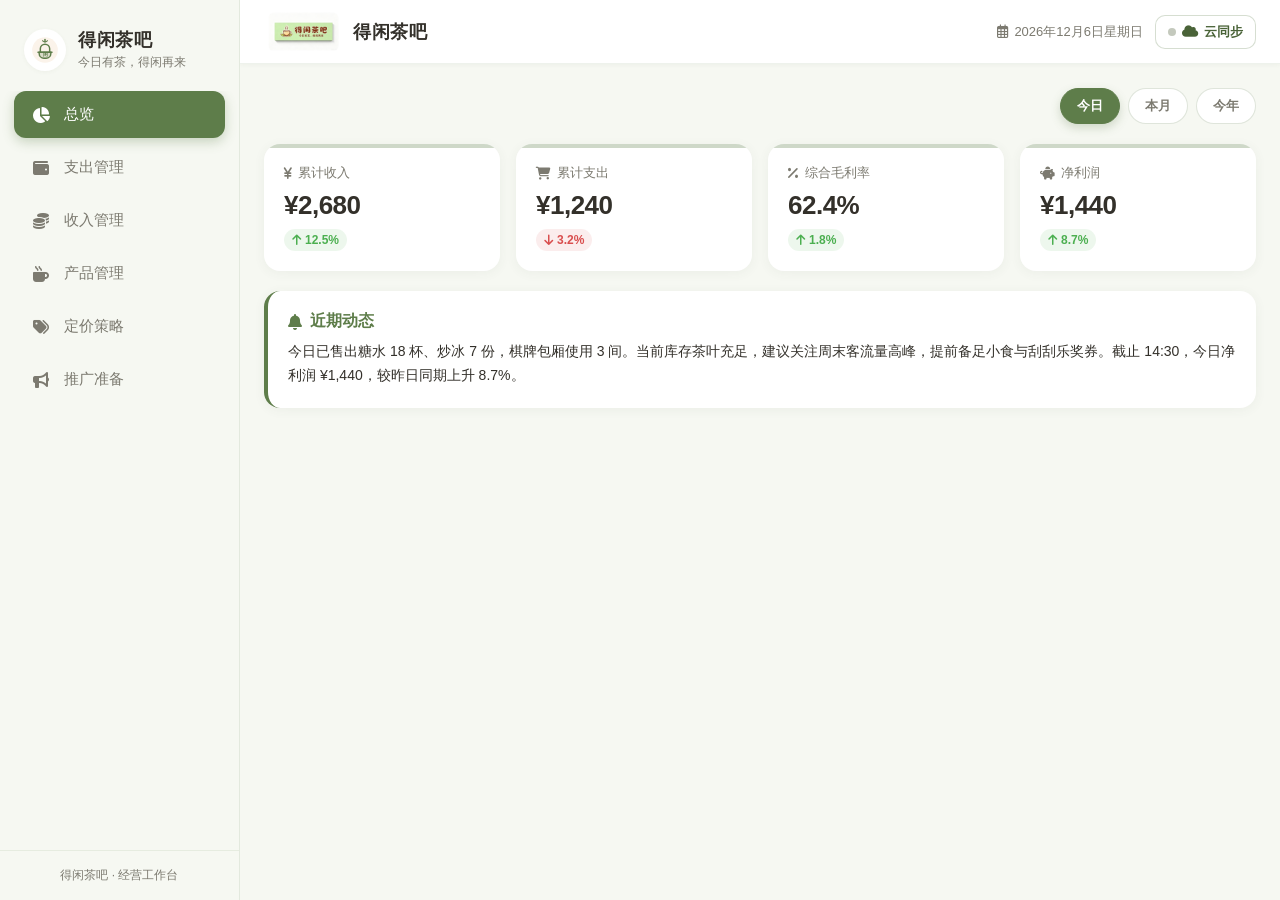
==== 得闲茶吧工作台.html @ 06834ec0 "Add files via upload" ====
<!DOCTYPE html>
<html lang="zh-CN">
<head>
  <meta charset="UTF-8" />
  <meta name="viewport" content="width=device-width, initial-scale=1.0, maximum-scale=1.0, user-scalable=no" />
  <title>得闲茶吧 · 经营工作台</title>
  <link rel="stylesheet" href="https://cdnjs.cloudflare.com/ajax/libs/font-awesome/6.4.2/css/all.min.css" />
  <style>
    :root {
      --primary: #5E7D4A;
      --primary-dark: #4A6338;
      --primary-light: #A7C491;
      --cream: #F6F8F2;
      --warm: #EDF1E8;
      --white: #FFFFFF;
      --text: #33302A;
      --text-secondary: #7C7A70;
      --danger: #D94E4E;
      --success: #4CAF50;
      --warning: #F5A623;
      --shadow: 0 2px 12px rgba(70, 90, 60, 0.06);
      --shadow-sm: 0 1px 4px rgba(70, 90, 60, 0.05);
      --radius: 16px;
      --radius-sm: 12px;
      --sidebar-width: 240px;
    }

    * {
      box-sizing: border-box;
      -webkit-tap-highlight-color: transparent;
    }

    html, body {
      margin: 0;
      padding: 0;
      height: 100%;
      font-family: Inter, -apple-system, BlinkMacSystemFont, "Segoe UI", Roboto, "Helvetica Neue", Arial, sans-serif;
      background: var(--cream);
      color: var(--text);
      overflow: hidden;
    }

    /* Layout */
    .app {
      display: flex;
      height: 100vh;
      width: 100vw;
    }

    /* Sidebar */
    .sidebar {
      width: var(--sidebar-width);
      background: var(--cream);
      border-right: 1px solid rgba(94, 125, 74, 0.12);
      display: flex;
      flex-direction: column;
      position: fixed;
      left: 0;
      top: 0;
      bottom: 0;
      z-index: 100;
      transition: transform 0.3s cubic-bezier(0.4, 0, 0.2, 1);
    }

    .sidebar-brand {
      padding: 28px 24px 20px;
      display: flex;
      align-items: center;
      gap: 12px;
    }

    .brand-logo {
      width: 42px;
      height: 42px;
      border-radius: 50%;
      background: var(--white);
      display: flex;
      align-items: center;
      justify-content: center;
      box-shadow: var(--shadow-sm);
      flex-shrink: 0;
    }

    .brand-logo svg {
      width: 28px;
      height: 28px;
    }

    .brand-text h1 {
      font-size: 18px;
      margin: 0;
      color: var(--text);
      font-weight: 700;
      letter-spacing: 0.5px;
    }

    .brand-text span {
      font-size: 12px;
      color: var(--text-secondary);
    }

    .nav-menu {
      flex: 1;
      padding: 0 14px;
      overflow-y: auto;
    }

    .nav-item {
      display: flex;
      align-items: center;
      gap: 12px;
      padding: 14px 16px;
      margin-bottom: 6px;
      border-radius: var(--radius-sm);
      cursor: pointer;
      color: var(--text-secondary);
      transition: all 0.2s ease;
      font-weight: 500;
      font-size: 15px;
    }

    .nav-item:hover {
      background: rgba(94, 125, 74, 0.08);
      color: var(--primary);
    }

    .nav-item.active {
      background: var(--primary);
      color: var(--white);
      box-shadow: 0 4px 12px rgba(94, 125, 74, 0.3);
    }

    .nav-item i {
      width: 22px;
      text-align: center;
      font-size: 16px;
    }

    .sidebar-footer {
      padding: 16px 24px;
      font-size: 12px;
      color: var(--text-secondary);
      text-align: center;
      border-top: 1px solid rgba(94, 125, 74, 0.1);
    }

    /* Overlay */
    .overlay {
      position: fixed;
      inset: 0;
      background: rgba(61, 46, 34, 0.45);
      backdrop-filter: blur(2px);
      z-index: 90;
      opacity: 0;
      visibility: hidden;
      transition: all 0.3s ease;
    }

    .overlay.show {
      opacity: 1;
      visibility: visible;
    }

    /* Main */
    .main {
      flex: 1;
      margin-left: var(--sidebar-width);
      display: flex;
      flex-direction: column;
      min-width: 0;
      background: var(--cream);
    }

    /* Header */
    .header {
      height: 64px;
      background: var(--white);
      border-bottom: 1px solid rgba(94, 125, 74, 0.1);
      display: flex;
      align-items: center;
      justify-content: space-between;
      padding: 0 24px;
      position: sticky;
      top: 0;
      z-index: 50;
      box-shadow: var(--shadow-sm);
    }

    .header-left {
      display: flex;
      align-items: center;
      gap: 14px;
    }

    .menu-toggle {
      display: none;
      width: 40px;
      height: 40px;
      border-radius: 10px;
      border: none;
      background: var(--cream);
      color: var(--primary);
      font-size: 18px;
      cursor: pointer;
      align-items: center;
      justify-content: center;
      transition: transform 0.15s ease;
    }

    .menu-toggle:active {
      transform: scale(0.92);
    }

    .header-logo {
      width: 38px;
      height: 38px;
      border-radius: 50%;
      background: var(--cream);
      display: flex;
      align-items: center;
      justify-content: center;
      box-shadow: var(--shadow-sm);
    }

    .header-logo svg {
      width: 24px;
      height: 24px;
    }

    .header-title {
      font-size: 18px;
      font-weight: 700;
      color: var(--text);
      letter-spacing: 0.5px;
    }

    .header-logo-img {
      height: 40px;
      width: auto;
      border-radius: 8px;
      object-fit: contain;
    }

    .header-right {
      display: flex;
      align-items: center;
      gap: 12px;
    }

    .header-date {
      font-size: 13px;
      color: var(--text-secondary);
      display: flex;
      align-items: center;
      gap: 6px;
    }

    .sync-btn {
      display: inline-flex;
      align-items: center;
      gap: 6px;
      padding: 7px 12px;
      border: 1px solid rgba(94, 125, 74, 0.25);
      background: var(--white);
      color: var(--primary-dark);
      border-radius: 10px;
      font-size: 13px;
      font-weight: 600;
      cursor: pointer;
      transition: transform 0.12s ease, background 0.15s ease, box-shadow 0.15s ease;
      -webkit-tap-highlight-color: transparent;
    }

    .sync-btn:active {
      transform: scale(0.94);
      background: var(--warm);
    }

    .sync-dot {
      width: 8px;
      height: 8px;
      border-radius: 50%;
      background: #c4c9bd;
      flex: none;
    }

    .sync-dot.ok {
      background: #4A8A3A;
    }

    .sync-dot.err {
      background: #C0392B;
    }

    .sync-dot.busy {
      background: #E0A93A;
      animation: pulse 1s infinite;
    }

    @keyframes pulse {
      0%, 100% { opacity: 1; }
      50% { opacity: 0.3; }
    }

    .sync-hint {
      font-size: 12px;
      color: var(--text-secondary);
      margin-top: 6px;
      line-height: 1.5;
    }

    .sync-status-line {
      font-size: 12.5px;
      margin-top: 10px;
      padding: 8px 10px;
      border-radius: 8px;
      background: var(--warm);
      color: var(--text-secondary);
    }

    .toggle-row {
      display: flex;
      align-items: center;
      justify-content: space-between;
      gap: 12px;
      margin-top: 14px;
    }

    .switch {
      position: relative;
      width: 46px;
      height: 26px;
      flex: none;
    }

    .switch input {
      opacity: 0;
      width: 0;
      height: 0;
    }

    .slider {
      position: absolute;
      inset: 0;
      background: #cfd6c6;
      border-radius: 26px;
      transition: 0.2s;
      cursor: pointer;
    }

    .slider::before {
      content: "";
      position: absolute;
      height: 20px;
      width: 20px;
      left: 3px;
      top: 3px;
      background: #fff;
      border-radius: 50%;
      transition: 0.2s;
      box-shadow: 0 1px 3px rgba(0,0,0,0.2);
    }

    .switch input:checked + .slider {
      background: var(--primary);
    }

    .switch input:checked + .slider::before {
      transform: translateX(20px);
    }

    .sync-actions {
      display: flex;
      gap: 10px;
      margin-top: 16px;
    }

    .sync-actions .btn {
      flex: 1;
    }

    .backup-row {
      display: flex;
      gap: 10px;
      margin-top: 14px;
    }

    .backup-row .btn {
      flex: 1;
    }

    .hidden-file {
      display: none;
    }

    .file-warning {
      display: none;
      background: #FFF3E0;
      color: #7A4A1A;
      padding: 10px 18px;
      font-size: 13px;
      line-height: 1.55;
      border-bottom: 1px solid rgba(160, 120, 70, 0.15);
    }

    .file-warning.show {
      display: block;
    }

    .file-warning strong {
      color: #C0392B;
    }

    @media (max-width: 768px) {
      .header-date { display: none; }
    }

    /* Content */
    .content {
      flex: 1;
      overflow-y: auto;
      padding: 24px;
      -webkit-overflow-scrolling: touch;
    }

    .page {
      display: none;
      animation: fadeIn 0.25s ease;
    }

    .page.active {
      display: block;
    }

    @keyframes fadeIn {
      from { opacity: 0; transform: translateY(8px); }
      to { opacity: 1; transform: translateY(0); }
    }

    .page-title {
      font-size: 22px;
      font-weight: 700;
      margin: 0;
      color: var(--text);
    }

    .page-head {
      display: flex;
      align-items: center;
      justify-content: space-between;
      gap: 12px;
      margin-bottom: 20px;
      flex-wrap: wrap;
    }

    /* Cards */
    .card {
      background: var(--white);
      border-radius: var(--radius);
      box-shadow: var(--shadow);
      padding: 20px;
      margin-bottom: 20px;
    }

    .card-header {
      display: flex;
      align-items: center;
      justify-content: space-between;
      margin-bottom: 16px;
    }

    .card-title {
      font-size: 16px;
      font-weight: 700;
      color: var(--text);
      margin: 0;
    }

    .card-subtitle {
      font-size: 13px;
      color: var(--text-secondary);
      margin-top: 4px;
    }

    /* Buttons */
    .btn {
      display: inline-flex;
      align-items: center;
      justify-content: center;
      gap: 6px;
      padding: 10px 16px;
      border-radius: 10px;
      border: none;
      font-size: 14px;
      font-weight: 600;
      cursor: pointer;
      transition: all 0.15s ease;
      font-family: inherit;
    }

    .btn:active {
      transform: scale(0.96);
    }

    .btn-primary {
      background: var(--primary);
      color: var(--white);
      box-shadow: 0 4px 12px rgba(94, 125, 74, 0.28);
    }

    .btn-primary:hover {
      background: var(--primary-dark);
    }

    .btn-secondary {
      background: var(--cream);
      color: var(--primary);
    }

    .btn-secondary:hover {
      background: var(--warm);
    }

    .btn-danger {
      background: rgba(217, 78, 78, 0.1);
      color: var(--danger);
    }

    .btn-danger:hover {
      background: rgba(217, 78, 78, 0.18);
    }

    .btn-sm {
      padding: 6px 12px;
      font-size: 13px;
      border-radius: 8px;
    }

    .btn-icon {
      width: 34px;
      height: 34px;
      padding: 0;
      border-radius: 8px;
    }

    /* Stats grid */
    .stats-grid {
      display: grid;
      grid-template-columns: repeat(4, 1fr);
      gap: 16px;
      margin-bottom: 20px;
    }

    .stat-card {
      background: var(--white);
      border-radius: var(--radius);
      padding: 20px;
      box-shadow: var(--shadow);
      position: relative;
      overflow: hidden;
    }

    .stat-card::before {
      content: '';
      position: absolute;
      top: 0;
      left: 0;
      right: 0;
      height: 4px;
      background: var(--primary);
      opacity: 0.3;
    }

    .stat-label {
      font-size: 13px;
      color: var(--text-secondary);
      margin-bottom: 8px;
      display: flex;
      align-items: center;
      gap: 6px;
    }

    .stat-value {
      font-size: 26px;
      font-weight: 700;
      color: var(--text);
      margin-bottom: 8px;
      letter-spacing: -0.5px;
    }

    .stat-trend {
      display: inline-flex;
      align-items: center;
      gap: 4px;
      font-size: 12px;
      font-weight: 600;
      padding: 4px 8px;
      border-radius: 20px;
      background: rgba(76, 175, 80, 0.1);
      color: var(--success);
    }

    .stat-trend.down {
      background: rgba(217, 78, 78, 0.1);
      color: var(--danger);
    }

    /* Filter tabs */
    .filter-tabs {
      display: flex;
      gap: 8px;
      margin-bottom: 20px;
      justify-content: flex-end;
    }

    .filter-tab {
      padding: 8px 16px;
      border-radius: 20px;
      border: 1px solid rgba(94, 125, 74, 0.2);
      background: var(--white);
      color: var(--text-secondary);
      font-size: 13px;
      font-weight: 600;
      cursor: pointer;
      transition: all 0.15s ease;
    }

    .filter-tab:hover {
      border-color: var(--primary);
      color: var(--primary);
    }

    .filter-tab.active {
      background: var(--primary);
      color: var(--white);
      border-color: var(--primary);
      box-shadow: 0 4px 10px rgba(94, 125, 74, 0.25);
    }

    /* Activity */
    .activity-card {
      background: var(--white);
      border-left: 4px solid var(--primary);
    }

    .activity-title {
      display: flex;
      align-items: center;
      gap: 8px;
      font-weight: 700;
      color: var(--primary);
      margin-bottom: 8px;
    }

    .activity-text {
      font-size: 14px;
      line-height: 1.7;
      color: var(--text);
    }

    /* Lists */
    .section-block {
      margin-bottom: 28px;
    }

    .section-header {
      display: flex;
      align-items: center;
      justify-content: space-between;
      margin-bottom: 14px;
      flex-wrap: wrap;
      gap: 10px;
    }

    .section-title-group {
      display: flex;
      align-items: center;
      gap: 12px;
    }

    .section-title {
      font-size: 17px;
      font-weight: 700;
      color: var(--text);
      margin: 0;
    }

    .section-total {
      font-size: 15px;
      font-weight: 700;
      color: var(--primary);
      background: rgba(94, 125, 74, 0.1);
      padding: 8px 14px;
      border-radius: 20px;
    }

    .list {
      background: var(--white);
      border-radius: var(--radius);
      box-shadow: var(--shadow);
      overflow: hidden;
    }

    .list-item {
      display: flex;
      align-items: center;
      justify-content: space-between;
      padding: 16px 20px;
      border-bottom: 1px solid rgba(94, 125, 74, 0.08);
      transition: background 0.15s ease;
    }

    .list-item:last-child {
      border-bottom: none;
    }

    .list-item:hover {
      background: rgba(94, 125, 74, 0.03);
    }

    .item-info {
      flex: 1;
      min-width: 0;
    }

    .item-name {
      font-size: 15px;
      font-weight: 600;
      color: var(--text);
      margin-bottom: 4px;
    }

    .item-desc {
      font-size: 13px;
      color: var(--text-secondary);
    }

    .item-meta {
      display: flex;
      align-items: center;
      gap: 16px;
    }

    .item-amount {
      font-size: 16px;
      font-weight: 700;
      font-variant-numeric: tabular-nums;
    }

    .item-amount.negative {
      color: var(--danger);
    }

    .item-amount.positive {
      color: var(--success);
    }

    .item-actions {
      display: flex;
      gap: 8px;
    }

    .empty-state {
      padding: 40px 20px;
      text-align: center;
      color: var(--text-secondary);
    }

    .empty-state i {
      font-size: 40px;
      margin-bottom: 12px;
      color: rgba(94, 125, 74, 0.3);
    }

    /* Tags */
    .tag {
      display: inline-flex;
      align-items: center;
      padding: 4px 10px;
      border-radius: 20px;
      font-size: 12px;
      font-weight: 700;
    }

    .tag-success {
      background: rgba(76, 175, 80, 0.12);
      color: #2E7D32;
    }

    .tag-warning {
      background: rgba(245, 166, 35, 0.12);
      color: #C77900;
    }

    .tag-danger {
      background: rgba(217, 78, 78, 0.12);
      color: #B71C1C;
    }

    .tag-info {
      background: rgba(94, 125, 74, 0.12);
      color: var(--primary-dark);
    }

    /* Product list */
    .product-grid {
      display: grid;
      grid-template-columns: repeat(2, 1fr);
      gap: 16px;
    }

    .product-card {
      background: var(--white);
      border-radius: var(--radius);
      padding: 18px;
      box-shadow: var(--shadow);
      display: flex;
      flex-direction: column;
      gap: 10px;
    }

    .product-top {
      display: flex;
      align-items: flex-start;
      justify-content: space-between;
    }

    .product-name {
      font-size: 16px;
      font-weight: 700;
      color: var(--text);
    }

    .product-category {
      font-size: 12px;
      color: var(--text-secondary);
      margin-top: 2px;
    }

    .product-price {
      font-size: 18px;
      font-weight: 700;
      color: var(--primary);
    }

    /* Promotion list */
    .promo-item {
      display: flex;
      align-items: flex-start;
      gap: 14px;
      padding: 16px 20px;
      border-bottom: 1px solid rgba(94, 125, 74, 0.08);
    }

    .promo-icon {
      width: 44px;
      height: 44px;
      border-radius: 12px;
      background: var(--cream);
      color: var(--primary);
      display: flex;
      align-items: center;
      justify-content: center;
      font-size: 18px;
      flex-shrink: 0;
    }

    .promo-content {
      flex: 1;
    }

    .promo-title {
      font-size: 15px;
      font-weight: 700;
      color: var(--text);
      margin-bottom: 4px;
    }

    .promo-desc {
      font-size: 13px;
      color: var(--text-secondary);
      line-height: 1.5;
    }

    /* Modal */
    .modal-overlay {
      position: fixed;
      inset: 0;
      background: rgba(61, 46, 34, 0.55);
      backdrop-filter: blur(3px);
      z-index: 200;
      display: flex;
      align-items: center;
      justify-content: center;
      padding: 20px;
      opacity: 0;
      visibility: hidden;
      transition: all 0.2s ease;
    }

    .modal-overlay.show {
      opacity: 1;
      visibility: visible;
    }

    .modal {
      background: var(--white);
      border-radius: var(--radius);
      width: 100%;
      max-width: 460px;
      box-shadow: 0 20px 50px rgba(61, 46, 34, 0.2);
      transform: scale(0.95);
      transition: transform 0.2s ease;
      overflow: hidden;
    }

    .modal-overlay.show .modal {
      transform: scale(1);
    }

    .modal-header {
      padding: 20px 24px;
      border-bottom: 1px solid rgba(94, 125, 74, 0.1);
      display: flex;
      align-items: center;
      justify-content: space-between;
    }

    .modal-title {
      font-size: 18px;
      font-weight: 700;
      color: var(--text);
      margin: 0;
    }

    .modal-close {
      width: 32px;
      height: 32px;
      border-radius: 8px;
      border: none;
      background: var(--cream);
      color: var(--text-secondary);
      cursor: pointer;
      display: flex;
      align-items: center;
      justify-content: center;
      transition: all 0.15s ease;
    }

    .modal-close:hover {
      background: var(--warm);
      color: var(--text);
    }

    .modal-body {
      padding: 24px;
    }

    .form-group {
      margin-bottom: 18px;
    }

    .form-label {
      display: block;
      font-size: 13px;
      font-weight: 600;
      color: var(--text);
      margin-bottom: 8px;
    }

    .form-input {
      width: 100%;
      padding: 12px 14px;
      border: 1px solid rgba(94, 125, 74, 0.2);
      border-radius: 10px;
      font-size: 15px;
      font-family: inherit;
      color: var(--text);
      background: var(--white);
      transition: all 0.15s ease;
    }

    .form-input:focus {
      outline: none;
      border-color: var(--primary);
      box-shadow: 0 0 0 3px rgba(94, 125, 74, 0.12);
    }

    .form-input::placeholder {
      color: #B8A99A;
    }

    .modal-footer {
      padding: 16px 24px 24px;
      display: flex;
      justify-content: flex-end;
      gap: 10px;
    }

    /* Confirm dialog */
    .confirm-text {
      font-size: 14px;
      color: var(--text-secondary);
      line-height: 1.6;
      margin-top: 8px;
    }

    /* Toast */
    .toast {
      position: fixed;
      bottom: 24px;
      left: 50%;
      transform: translateX(-50%) translateY(80px);
      background: var(--text);
      color: var(--white);
      padding: 12px 20px;
      border-radius: 10px;
      font-size: 14px;
      font-weight: 500;
      z-index: 300;
      box-shadow: 0 8px 24px rgba(61, 46, 34, 0.2);
      opacity: 0;
      transition: all 0.3s ease;
      pointer-events: none;
      white-space: nowrap;
    }

    .toast.show {
      opacity: 1;
      transform: translateX(-50%) translateY(0);
    }

    /* Mobile */
    @media (max-width: 1024px) {
      .stats-grid {
        grid-template-columns: repeat(2, 1fr);
      }
    }

    @media (max-width: 768px) {
      :root {
        --sidebar-width: 280px;
      }

      .sidebar {
        transform: translateX(-100%);
      }

      .sidebar.show {
        transform: translateX(0);
      }

      .main {
        margin-left: 0;
      }

      .menu-toggle {
        display: flex;
      }

      .header {
        padding: 0 16px;
      }

      .header-title {
        display: none;
      }

      .header-logo-img {
        height: 34px;
      }

      .content {
        padding: 16px;
      }

      .stats-grid {
        grid-template-columns: repeat(2, 1fr);
        gap: 12px;
      }

      .stat-card {
        padding: 16px;
      }

      .stat-value {
        font-size: 20px;
      }

      .filter-tabs {
        justify-content: flex-start;
        margin-bottom: 16px;
      }

      .section-header {
        flex-direction: column;
        align-items: flex-start;
      }

      .product-grid {
        grid-template-columns: 1fr;
      }

      .list-item {
        flex-direction: column;
        align-items: flex-start;
        gap: 12px;
      }

      .item-meta {
        width: 100%;
        justify-content: space-between;
      }
    }

    @media (max-width: 480px) {
      .stats-grid {
        grid-template-columns: 1fr;
      }

      .modal-footer {
        flex-direction: column;
      }

      .modal-footer .btn {
        width: 100%;
      }
    }
  </style>
</head>
<body>
  <div class="app">
    <!-- Sidebar -->
    <aside class="sidebar" id="sidebar">
      <div class="sidebar-brand">
        <div class="brand-logo">
          <svg viewBox="0 0 48 48" fill="none" xmlns="http://www.w3.org/2000/svg">
            <circle cx="24" cy="24" r="22" fill="#FBF3EA"/>
            <path d="M14 30C14 34.4183 17.5817 38 22 38H26C30.4183 38 34 34.4183 34 30V28H14V30Z" fill="#5E7D4A" fill-opacity="0.2"/>
            <path d="M14 28H34V30C34 34.4183 30.4183 38 26 38H22C17.5817 38 14 34.4183 14 30V28Z" stroke="#5E7D4A" stroke-width="2.5" stroke-linejoin="round"/>
            <path d="M12 28H36" stroke="#5E7D4A" stroke-width="2.5" stroke-linecap="round"/>
            <path d="M16 28V22C16 17.5817 19.5817 14 24 14C28.4183 14 32 17.5817 32 22V28" stroke="#5E7D4A" stroke-width="2.5" stroke-linecap="round" stroke-linejoin="round"/>
            <path d="M24 10V6" stroke="#5E7D4A" stroke-width="2.5" stroke-linecap="round"/>
            <path d="M20 8C20 8 21 10 24 10C27 10 28 8 28 8" stroke="#5E7D4A" stroke-width="2" stroke-linecap="round"/>
            <text x="24" y="34" text-anchor="middle" font-size="8" font-weight="700" fill="#5E7D4A" font-family="Inter, sans-serif">闲</text>
          </svg>
        </div>
        <div class="brand-text">
          <h1>得闲茶吧</h1>
          <span>今日有茶，得闲再来</span>
        </div>
      </div>
      <nav class="nav-menu">
        <div class="nav-item active" data-page="overview">
          <i class="fas fa-chart-pie"></i>
          <span>总览</span>
        </div>
        <div class="nav-item" data-page="expenses">
          <i class="fas fa-wallet"></i>
          <span>支出管理</span>
        </div>
        <div class="nav-item" data-page="income">
          <i class="fas fa-coins"></i>
          <span>收入管理</span>
        </div>
        <div class="nav-item" data-page="products">
          <i class="fas fa-mug-hot"></i>
          <span>产品管理</span>
        </div>
        <div class="nav-item" data-page="pricing">
          <i class="fas fa-tags"></i>
          <span>定价策略</span>
        </div>
        <div class="nav-item" data-page="marketing">
          <i class="fas fa-bullhorn"></i>
          <span>推广准备</span>
        </div>
      </nav>
      <div class="sidebar-footer">
        得闲茶吧 · 经营工作台
      </div>
    </aside>

    <!-- Overlay -->
    <div class="overlay" id="overlay"></div>

    <!-- Main -->
    <main class="main">
      <!-- Header -->
      <header class="header">
        <div class="header-left">
          <button class="menu-toggle" id="menuToggle" aria-label="打开菜单">
            <i class="fas fa-bars"></i>
          </button>
          <img src="[data-uri]" alt="得闲茶吧" class="header-logo-img" style="margin-left: 4px;" />
          <span class="header-title">得闲茶吧</span>
        </div>
        <div class="header-right">
          <div class="header-date">
            <i class="far fa-calendar-alt"></i>
            <span id="currentDate"></span>
          </div>
          <button class="sync-btn" id="syncBtn" onclick="openSyncModal()" title="云同步设置">
            <span class="sync-dot" id="syncDot"></span>
            <i class="fas fa-cloud"></i>
            <span id="syncBtnText">云同步</span>
          </button>
        </div>
      </header>

      <div class="file-warning" id="fileWarning">
        <i class="fas fa-exclamation-triangle"></i> <strong>本地文件打开</strong>：云同步需要在 http/https 网页中运行。请点右上角「☁ 云同步」查看 3 种解决方案。
      </div>

      <!-- Content -->
      <div class="content">
        <!-- 总览 -->
        <div class="page active" id="page-overview">
          <div class="filter-tabs">
            <button class="filter-tab active" data-period="today">今日</button>
            <button class="filter-tab" data-period="month">本月</button>
            <button class="filter-tab" data-period="year">今年</button>
          </div>
          <div class="stats-grid" id="overviewStats">
            <div class="stat-card">
              <div class="stat-label"><i class="fas fa-yen-sign"></i> 累计收入</div>
              <div class="stat-value" id="stat-income">¥2,680</div>
              <div class="stat-trend"><i class="fas fa-arrow-up"></i> 12.5%</div>
            </div>
            <div class="stat-card">
              <div class="stat-label"><i class="fas fa-shopping-cart"></i> 累计支出</div>
              <div class="stat-value" id="stat-expense">¥1,240</div>
              <div class="stat-trend down"><i class="fas fa-arrow-down"></i> 3.2%</div>
            </div>
            <div class="stat-card">
              <div class="stat-label"><i class="fas fa-percentage"></i> 综合毛利率</div>
              <div class="stat-value" id="stat-margin">62.4%</div>
              <div class="stat-trend"><i class="fas fa-arrow-up"></i> 1.8%</div>
            </div>
            <div class="stat-card">
              <div class="stat-label"><i class="fas fa-piggy-bank"></i> 净利润</div>
              <div class="stat-value" id="stat-profit">¥1,440</div>
              <div class="stat-trend"><i class="fas fa-arrow-up"></i> 8.7%</div>
            </div>
          </div>
          <div class="card activity-card">
            <div class="activity-title"><i class="fas fa-bell"></i> 近期动态</div>
            <div class="activity-text" id="activityText">
              今日已售出糖水 18 杯、炒冰 7 份，棋牌包厢使用 3 间。当前库存茶叶充足，建议关注周末客流量高峰，提前备足小食与刮刮乐奖券。截止 14:30，今日净利润 ¥1,440，较昨日同期上升 8.7%。
            </div>
          </div>
        </div>

        <!-- 支出管理 -->
        <div class="page" id="page-expenses">
          <div class="page-head">
            <h2 class="page-title">支出管理</h2>
            <button class="btn btn-secondary btn-sm" onclick="resetData()" title="清除本地保存，恢复初始示例数据">
              <i class="fas fa-rotate-left"></i> 恢复示例数据
            </button>
          </div>

          <div class="section-block">
            <div class="section-header">
              <div class="section-title-group">
                <h3 class="section-title">前期投入</h3>
                <button class="btn btn-primary btn-sm" onclick="openExpenseModal('initial')">
                  <i class="fas fa-plus"></i> 新增
                </button>
              </div>
              <div class="section-total" id="initialTotal">合计：¥0</div>
            </div>
            <div class="list" id="initialList">
              <!-- dynamic -->
            </div>
          </div>

          <div class="section-block">
            <div class="section-header">
              <div class="section-title-group">
                <h3 class="section-title">运营支出</h3>
                <button class="btn btn-primary btn-sm" onclick="openExpenseModal('operating')">
                  <i class="fas fa-plus"></i> 新增
                </button>
              </div>
              <div class="section-total" id="operatingTotal">合计：¥0</div>
            </div>
            <div class="list" id="operatingList">
              <!-- dynamic -->
            </div>
          </div>
        </div>

        <!-- 收入管理 -->
        <div class="page" id="page-income">
          <div class="page-head">
            <h2 class="page-title">收入管理</h2>
            <button class="btn btn-primary btn-sm" onclick="openIncomeModal()">
              <i class="fas fa-plus"></i> 记一笔收入
            </button>
          </div>
          <div class="card">
            <div class="card-header">
              <div>
                <h3 class="card-title">今日收入明细</h3>
                <div class="card-subtitle">2026-07-28 营业数据</div>
              </div>
              <span class="tag tag-success">营业中</span>
            </div>
            <div class="list" id="incomeList">
              <!-- dynamic -->
            </div>
            <div style="padding: 16px 20px; border-top: 1px solid rgba(94,125,74,0.08); display: flex; justify-content: space-between; align-items: center;">
              <span style="font-weight: 700; color: var(--text);">今日总收入</span>
              <span class="item-amount positive" id="incomeTotal" style="font-size: 18px;">¥0</span>
            </div>
          </div>
        </div>

        <!-- 产品管理 -->
        <div class="page" id="page-products">
          <h2 class="page-title">产品管理</h2>
          <div class="product-grid" id="productGrid">
            <!-- dynamic -->
          </div>
        </div>

        <!-- 定价策略 -->
        <div class="page" id="page-pricing">
          <h2 class="page-title">定价策略</h2>
          <div class="card">
            <div class="card-header">
              <div>
                <h3 class="card-title">智能定价建议</h3>
                <div class="card-subtitle">基于成本与目标毛利率自动测算</div>
              </div>
            </div>
            <div class="list" id="pricingList">
              <!-- dynamic -->
            </div>
          </div>
          <div class="card" style="background: linear-gradient(135deg, var(--white) 0%, var(--cream) 100%);">
            <div style="display: flex; align-items: center; gap: 12px; margin-bottom: 10px; color: var(--primary); font-weight: 700;">
              <i class="fas fa-lightbulb"></i> 毛利率说明
            </div>
            <div style="font-size: 14px; line-height: 1.8; color: var(--text);">
              目标综合毛利率设定为 <strong>65%</strong>。当前实际综合毛利率为 <strong>62.4%</strong>，略低于目标。建议对糖水与炒冰类高频产品进行小幅提价，同时通过套餐组合提升客单价。注意控制茶叶、水果等原材料损耗，以保持利润空间。
            </div>
          </div>
        </div>

        <!-- 推广准备 -->
        <div class="page" id="page-marketing">
          <h2 class="page-title">推广准备</h2>
          <div class="card">
            <div class="card-header">
              <div>
                <h3 class="card-title">开业推广计划</h3>
                <div class="card-subtitle">为门店引流与会员沉淀做准备</div>
              </div>
            </div>
            <div class="list" id="marketingList">
              <!-- dynamic -->
            </div>
          </div>
        </div>
      </div>
    </main>
  </div>

  <!-- Expense Modal -->
  <div class="modal-overlay" id="expenseModal">
    <div class="modal">
      <div class="modal-header">
        <h3 class="modal-title" id="expenseModalTitle">新增支出</h3>
        <button class="modal-close" onclick="closeModal('expenseModal')" aria-label="关闭">
          <i class="fas fa-times"></i>
        </button>
      </div>
      <div class="modal-body">
        <div class="form-group">
          <label class="form-label">名称</label>
          <input type="text" class="form-input" id="expenseName" placeholder="例如：茶叶采购" />
        </div>
        <div class="form-group">
          <label class="form-label">描述 / 日期</label>
          <input type="text" class="form-input" id="expenseDesc" placeholder="例如：2026-07-28 乌龙茶一批" />
        </div>
        <div class="form-group">
          <label class="form-label">金额（元）</label>
          <input type="number" class="form-input" id="expenseAmount" placeholder="输入正数" min="0" step="0.01" />
        </div>
      </div>
      <div class="modal-footer">
        <button class="btn btn-secondary" onclick="closeModal('expenseModal')">取消</button>
        <button class="btn btn-primary" onclick="saveExpense()">保存</button>
      </div>
    </div>
  </div>

  <!-- Confirm Modal -->
  <div class="modal-overlay" id="confirmModal">
    <div class="modal">
      <div class="modal-header">
        <h3 class="modal-title">确认删除</h3>
        <button class="modal-close" onclick="closeModal('confirmModal')" aria-label="关闭">
          <i class="fas fa-times"></i>
        </button>
      </div>
      <div class="modal-body">
        <p class="confirm-text" id="confirmText">确定要删除这条支出记录吗？删除后无法恢复。</p>
      </div>
      <div class="modal-footer">
        <button class="btn btn-secondary" onclick="closeModal('confirmModal')">取消</button>
        <button class="btn btn-danger" onclick="executeConfirm()">删除</button>
      </div>
    </div>
  </div>

  <!-- Income Modal -->
  <div class="modal-overlay" id="incomeModal">
    <div class="modal">
      <div class="modal-header">
        <h3 class="modal-title" id="incomeModalTitle">记一笔收入</h3>
        <button class="modal-close" onclick="closeModal('incomeModal')" aria-label="关闭">
          <i class="fas fa-times"></i>
        </button>
      </div>
      <div class="modal-body">
        <div class="form-group">
          <label class="form-label">名称</label>
          <input type="text" class="form-input" id="incomeName" placeholder="例如：糖水 - 乌龙茶冻" />
        </div>
        <div class="form-group">
          <label class="form-label">描述 / 日期</label>
          <input type="text" class="form-input" id="incomeDesc" placeholder="例如：14:20 售出 6 杯" />
        </div>
        <div class="form-group">
          <label class="form-label">金额（元）</label>
          <input type="number" class="form-input" id="incomeAmount" placeholder="输入正数" min="0" step="0.01" />
        </div>
      </div>
      <div class="modal-footer">
        <button class="btn btn-secondary" onclick="closeModal('incomeModal')">取消</button>
        <button class="btn btn-primary" onclick="saveIncome()">保存</button>
      </div>
    </div>
  </div>

  <!-- Sync Modal -->
  <div class="modal-overlay" id="syncModal">
    <div class="modal">
      <div class="modal-header">
        <h3 class="modal-title">云同步设置</h3>
        <button class="modal-close" onclick="closeModal('syncModal')" aria-label="关闭">
          <i class="fas fa-times"></i>
        </button>
      </div>
      <div class="modal-body">
        <p class="sync-hint">
          数据存放在你自己的 <strong>GitHub 私密 Gist</strong> 中，多台设备共用同一份。
          需准备：① 一个 GitHub 账号；② 一个 <strong>Personal Access Token</strong>（勾选 gist 权限）。
        </p>

        <div class="sync-status-line" id="fileIssueLine" style="display:none; background:#FFF3E0; color:#7A4A1A;">
          <strong>⚠ 检测到本地文件打开</strong><br>
          当前页面是 file:// 协议，浏览器会阻止访问 GitHub API，所以推送失败。
          请用下面任一方案解决：
          <ol style="margin:8px 0 0 18px; padding:0;">
            <li><strong>本地临时测试</strong>：在文件所在文件夹运行本地服务器，用 http://localhost:8000 打开。</li>
            <li><strong>手机/电脑同 WiFi</strong>：本地服务器启动后，用手机访问电脑的局域网 IP（如 192.168.x.x:8000）。</li>
            <li><strong>真正跨设备（推荐）</strong>：部署到 GitHub Pages，获得 https 网址，任何网络下都能同步。</li>
          </ol>
        </div>

        <div class="form-group">
          <label class="form-label">GitHub Token（仅存本机）</label>
          <input type="password" class="form-input" id="syncToken" placeholder="ghp_xxxxxxxxxxxx" autocomplete="off" />
        </div>

        <div class="form-group">
          <label class="form-label">Gist ID（首次推送后自动生成，可留空）</label>
          <input type="text" class="form-input" id="syncGistId" placeholder="首次点“推送”会自动创建" autocomplete="off" />
        </div>

        <div class="toggle-row">
          <span style="font-size: 14px; color: var(--text);">自动同步（每次记账后自动推送）</span>
          <label class="switch">
            <input type="checkbox" id="syncAuto" />
            <span class="slider"></span>
          </label>
        </div>

        <div class="sync-status-line" id="syncStatusLine">尚未连接云端。</div>

        <div class="sync-actions">
          <button class="btn btn-secondary" onclick="pullSync()"><i class="fas fa-download"></i> 从云端拉取</button>
          <button class="btn btn-primary" onclick="pushSync()"><i class="fas fa-upload"></i> 推送到云端</button>
        </div>

        <div class="backup-row">
          <button class="btn btn-secondary" onclick="exportData()"><i class="fas fa-file-export"></i> 导出备份</button>
          <button class="btn btn-secondary" onclick="document.getElementById('importFile').click()"><i class="fas fa-file-import"></i> 导入备份</button>
          <input type="file" id="importFile" class="hidden-file" accept="application/json" onchange="importData(event)" />
        </div>
      </div>
    </div>
  </div>

  <!-- Toast -->
  <div class="toast" id="toast"></div>

  <script>
    // ========== Data ==========
    const overviewData = {
      today: {
        income: 2680,
        expense: 1240,
        margin: 62.4,
        profit: 1440,
        incomeTrend: 12.5,
        expenseTrend: -3.2,
        marginTrend: 1.8,
        profitTrend: 8.7,
        text: '今日已售出糖水 18 杯、炒冰 7 份，棋牌包厢使用 3 间。当前库存茶叶充足，建议关注周末客流量高峰，提前备足小食与刮刮乐奖券。截止 14:30，今日净利润 ¥1,440，较昨日同期上升 8.7%。'
      },
      month: {
        income: 48650,
        expense: 21380,
        margin: 64.2,
        profit: 27270,
        incomeTrend: 8.3,
        expenseTrend: 2.1,
        marginTrend: 0.5,
        profitTrend: 11.4,
        text: '本月累计收入 ¥48,650，支出 ¥21,380，净利润 ¥27,270。糖水与炒冰为营收主力，棋牌周末预订率较高。建议下月加大社群优惠券投放，提升工作日午市客流。'
      },
      year: {
        income: 312800,
        expense: 145600,
        margin: 61.8,
        profit: 167200,
        incomeTrend: 22.6,
        expenseTrend: 15.4,
        marginTrend: 3.2,
        profitTrend: 29.8,
        text: '本年度经营稳健，累计净利润 ¥167,200。春季新茶上市带动糖水毛利提升，夏季炒冰销量爆发。建议第四季度引入热饮与围炉煮茶套餐，平滑季节性波动。'
      }
    };

    const SEED_EXPENSES = {
      initial: [
        { id: 1, name: '门店装修', desc: '2026-05-10 硬装与软装', amount: 45000 },
        { id: 2, name: '制冰机与茶具', desc: '2026-05-15 设备及首批器皿', amount: 12800 },
        { id: 3, name: '首批原料备货', desc: '2026-06-20 茶叶、糖、水果等', amount: 6200 }
      ],
      operating: [
        { id: 4, name: '店铺租金', desc: '2026-07-01 月度租金', amount: 8000 },
        { id: 5, name: '员工工资', desc: '2026-07-15 两名兼职薪资', amount: 5600 },
        { id: 6, name: '水电杂费', desc: '2026-07-20 空调及制冰用电', amount: 1200 }
      ]
    };

    const SEED_INCOME = [
      { id: 1, name: '糖水 - 乌龙茶冻', desc: '14:20 售出 6 杯', amount: 144 },
      { id: 2, name: '炒冰 - 芒果绵绵冰', desc: '13:45 售出 4 份', amount: 112 },
      { id: 3, name: '棋牌包厢 B3', desc: '12:00-15:00 3小时', amount: 168 },
      { id: 4, name: '小食 - 盐酥鸡', desc: '13:10 售出 3 份', amount: 54 },
      { id: 5, name: '刮刮乐', desc: '11:30-14:30 合计', amount: 86 }
    ];

    const STORAGE_KEY = 'dexian_tea_bar_v1';

    function clone(obj) {
      return JSON.parse(JSON.stringify(obj));
    }

    function loadState() {
      try {
        const raw = localStorage.getItem(STORAGE_KEY);
        if (raw) {
          const data = JSON.parse(raw);
          return {
            expenses: (data.expenses && Object.keys(data.expenses).length) ? data.expenses : clone(SEED_EXPENSES),
            income: (data.income && data.income.length) ? data.income : clone(SEED_INCOME)
          };
        }
      } catch (e) {
        console.warn('读取本地数据失败，使用示例数据', e);
      }
      return { expenses: clone(SEED_EXPENSES), income: clone(SEED_INCOME) };
    }

    const initialState = loadState();
    let expenses = initialState.expenses;
    let incomeData = initialState.income;

    function saveState() {
      try {
        localStorage.setItem(STORAGE_KEY, JSON.stringify({ expenses: expenses, income: incomeData }));
      } catch (e) {
        console.warn('保存本地数据失败', e);
      }
      if (syncConfig.auto && syncConfig.token && !suppressAutoSync) {
        pushSync();
      }
    }

    // ========== Cloud Sync (GitHub Gist) ==========
    const SYNC_KEY = 'dexian_tea_bar_sync';
    const SYNC_FILENAME = 'dexian_tea_bar_data.json';
    let suppressAutoSync = false;

    function loadSyncConfig() {
      try {
        const raw = localStorage.getItem(SYNC_KEY);
        if (raw) return JSON.parse(raw);
      } catch (e) {}
      return { token: '', gistId: '', auto: false, lastSync: 0 };
    }

    function saveSyncConfig() {
      try {
        localStorage.setItem(SYNC_KEY, JSON.stringify(syncConfig));
      } catch (e) {}
    }

    let syncConfig = loadSyncConfig();

    function setSyncDot(state) {
      const dot = $('#syncDot');
      const text = $('#syncBtnText');
      if (!dot) return;
      dot.className = 'sync-dot' + (state ? ' ' + state : '');
      if (state === 'ok') text.textContent = '已同步';
      else if (state === 'busy') text.textContent = '同步中';
      else if (state === 'err') text.textContent = '同步失败';
      else text.textContent = '云同步';
    }

    function openSyncModal() {
      $('#syncToken').value = syncConfig.token || '';
      $('#syncGistId').value = syncConfig.gistId || '';
      $('#syncAuto').checked = !!syncConfig.auto;
      updateSyncStatusLine();
      updateFileIssueUI();
      $('#syncModal').classList.add('show');
    }

    function updateSyncStatusLine() {
      const line = $('#syncStatusLine');
      if (!syncConfig.token) {
        line.textContent = '尚未填写 Token，无法连接云端。';
      } else if (!syncConfig.gistId) {
        line.textContent = '已填写 Token，点“推送”即可创建云端备份并开启同步。';
      } else if (syncConfig.lastSync) {
        const t = new Date(syncConfig.lastSync);
        line.textContent = '已连接。上次同步：' + t.toLocaleString('zh-CN');
      } else {
        line.textContent = '已连接，尚未同步过。';
      }
    }

    async function githubApi(method, url, body) {
      const headers = {
        'Accept': 'application/vnd.github+json',
        'Content-Type': 'application/json'
      };
      if (syncConfig.token) headers['Authorization'] = 'Bearer ' + syncConfig.token;
      const res = await fetch(url, {
        method,
        headers,
        body: body ? JSON.stringify(body) : undefined
      });
      if (!res.ok) {
        let msg = 'HTTP ' + res.status;
        try {
          const err = await res.json();
          if (err && err.message) msg = err.message;
        } catch (e) {}
        throw new Error(msg);
      }
      return res.json();
    }

    async function pushSync() {
      if (!syncConfig.token) {
        showToast('请先在云同步设置中填写 GitHub Token');
        openSyncModal();
        return;
      }
      setSyncDot('busy');
      try {
        const payload = JSON.stringify({
          expenses: expenses,
          income: incomeData,
          syncedAt: Date.now()
        });
        let result;
        if (!syncConfig.gistId) {
          result = await githubApi('POST', 'https://api.github.com/gists', {
            public: false,
            files: { [SYNC_FILENAME]: { content: payload } }
          });
          syncConfig.gistId = result.id;
        } else {
          result = await githubApi('PATCH', 'https://api.github.com/gists/' + syncConfig.gistId, {
            files: { [SYNC_FILENAME]: { content: payload } }
          });
        }
        syncConfig.lastSync = Date.now();
        saveSyncConfig();
        setSyncDot('ok');
        if (!$('#syncModal').classList.contains('show')) {
          showToast('已同步到云端');
        } else {
          updateSyncStatusLine();
        }
      } catch (e) {
        console.error(e);
        setSyncDot('err');
        showToast('推送失败：' + syncErrorMessage(e));
        updateSyncStatusLine();
        updateFileIssueUI();
      }
    }

    async function pullSync() {
      if (!syncConfig.token) {
        showToast('请先填写 GitHub Token');
        openSyncModal();
        return;
      }
      if (!syncConfig.gistId) {
        showToast('请先推送一次以创建云端备份');
        return;
      }
      setSyncDot('busy');
      try {
        const data = await githubApi('GET', 'https://api.github.com/gists/' + syncConfig.gistId);
        const file = data.files && data.files[SYNC_FILENAME];
        if (!file || !file.content) throw new Error('云端没有找到数据文件');
        const parsed = JSON.parse(file.content);
        suppressAutoSync = true;
        if (Array.isArray(parsed.expenses.initial) && Array.isArray(parsed.expenses.operating)) {
          expenses = parsed.expenses;
        }
        if (Array.isArray(parsed.income)) {
          incomeData = parsed.income;
        }
        syncConfig.lastSync = Date.now();
        saveSyncConfig();
        saveState();
        suppressAutoSync = false;
        renderExpenses();
        renderIncome();
        setSyncDot('ok');
        showToast('已从云端拉取最新数据');
        updateSyncStatusLine();
        closeModal('syncModal');
      } catch (e) {
        console.error(e);
        setSyncDot('err');
        showToast('拉取失败：' + syncErrorMessage(e));
        updateSyncStatusLine();
        updateFileIssueUI();
      }
    }

    function exportData() {
      const data = {
        expenses: expenses,
        income: incomeData,
        exportedAt: new Date().toISOString()
      };
      const blob = new Blob([JSON.stringify(data, null, 2)], { type: 'application/json' });
      const url = URL.createObjectURL(blob);
      const a = document.createElement('a');
      a.href = url;
      a.download = '得闲茶吧数据备份_' + new Date().toISOString().slice(0, 10) + '.json';
      document.body.appendChild(a);
      a.click();
      document.body.removeChild(a);
      URL.revokeObjectURL(url);
      showToast('已导出备份文件');
    }

    function importData(event) {
      const file = event.target.files && event.target.files[0];
      if (!file) return;
      const reader = new FileReader();
      reader.onload = () => {
        try {
          const parsed = JSON.parse(reader.result);
          if (parsed.expenses) expenses = parsed.expenses;
          if (parsed.income) incomeData = parsed.income;
          saveState();
          renderExpenses();
          renderIncome();
          showToast('已导入备份数据');
        } catch (e) {
          showToast('导入失败：文件格式不正确');
        }
        event.target.value = '';
      };
      reader.readAsText(file);
    }

    // Persist sync config whenever modal closes after edits
    function persistSyncConfigFromModal() {
      syncConfig.token = $('#syncToken').value.trim();
      syncConfig.gistId = $('#syncGistId').value.trim();
      syncConfig.auto = $('#syncAuto').checked;
      saveSyncConfig();
      setSyncDot(syncConfig.token && syncConfig.gistId ? 'ok' : '');
      updateSyncStatusLine();
    }

    function updateFileIssueUI() {
      const isFile = window.location.protocol === 'file:';
      const warning = $('#fileWarning');
      const issueLine = $('#fileIssueLine');
      if (warning) warning.classList.toggle('show', isFile);
      if (issueLine) issueLine.style.display = isFile ? 'block' : 'none';
    }

    function syncErrorMessage(e) {
      const msg = e && e.message ? e.message : String(e);
      if (msg === 'Failed to fetch') {
        if (window.location.protocol === 'file:') {
          return '当前是本地文件打开，浏览器禁止访问云端（CORS）。请部署到 https 或启动本地服务器。';
        }
        return '网络请求失败，请检查网络连接或 GitHub 是否可访问。';
      }
      return msg;
    }

    const productData = [
      { name: '糖水', category: '饮品甜品', price: 24, margin: 68, status: 'success' },
      { name: '炒冰', category: '夏日招牌', price: 28, margin: 72, status: 'success' },
      { name: '小食', category: '搭配食品', price: 18, margin: 55, status: 'warning' },
      { name: '棋牌', category: '空间服务', price: 56, margin: 85, status: 'success' },
      { name: '刮刮乐', category: '互动游戏', price: 10, margin: 40, status: 'danger' }
    ];

    const pricingData = [
      { name: '糖水', cost: 7.8, current: 24, suggested: 26, reason: '毛利健康，可小幅提价' },
      { name: '炒冰', cost: 7.5, current: 28, suggested: 30, reason: '旺季需求旺盛' },
      { name: '小食', cost: 8.2, current: 18, suggested: 20, reason: '毛利偏低，建议调整' },
      { name: '棋牌', cost: 8.0, current: 56, suggested: 58, reason: '周末预订率高' },
      { name: '刮刮乐', cost: 6.0, current: 10, suggested: 12, reason: '提升单客利润' }
    ];

    const marketingData = [
      { icon: 'fa-qrcode', title: '小程序点单码打印', desc: '设计桌贴与立牌，引导顾客自助下单', status: '进行中', tagClass: 'tag-info' },
      { icon: 'fa-users', title: '微信群裂变海报', desc: '老客带新客，首单立减 3 元', status: '待审核', tagClass: 'tag-warning' },
      { icon: 'fa-gift', title: '开业满赠活动', desc: '消费满 ¥58 赠刮刮乐一次', status: '已就绪', tagClass: 'tag-success' },
      { icon: 'fa-map-marker-alt', title: '地图门店认领', desc: '高德 / 腾讯地图信息完善', status: '已就绪', tagClass: 'tag-success' },
      { icon: 'fa-video', title: '短视频探店脚本', desc: '邀请本地博主拍摄开业视频', status: '进行中', tagClass: 'tag-info' }
    ];

    // ========== State ==========
    let currentPage = 'overview';
    let currentPeriod = 'today';
    let editingExpense = null; // { type, id }
    let editingIncome = null;  // income id being edited
    let confirmAction = null;  // callback for the confirm dialog

    // ========== Helpers ==========
    const $ = (selector) => document.querySelector(selector);
    const $$ = (selector) => document.querySelectorAll(selector);

    function formatMoney(num) {
      return '¥' + num.toLocaleString('zh-CN', { minimumFractionDigits: 0, maximumFractionDigits: 2 });
    }

    function showToast(message) {
      const toast = $('#toast');
      toast.textContent = message;
      toast.classList.add('show');
      setTimeout(() => toast.classList.remove('show'), 2200);
    }

    // ========== Navigation ==========
    function initNavigation() {
      $$('.nav-item').forEach(item => {
        item.addEventListener('click', () => {
          const page = item.dataset.page;
          switchPage(page);
          closeSidebar();
        });
      });

      $('#menuToggle').addEventListener('click', openSidebar);
      $('#overlay').addEventListener('click', closeSidebar);
    }

    function switchPage(page) {
      currentPage = page;
      $$('.nav-item').forEach(item => {
        item.classList.toggle('active', item.dataset.page === page);
      });
      $$('.page').forEach(p => {
        p.classList.toggle('active', p.id === `page-${page}`);
      });
    }

    function openSidebar() {
      $('#sidebar').classList.add('show');
      $('#overlay').classList.add('show');
      document.body.style.overflow = 'hidden';
    }

    function closeSidebar() {
      $('#sidebar').classList.remove('show');
      $('#overlay').classList.remove('show');
      document.body.style.overflow = '';
    }

    // ========== Overview ==========
    function initOverview() {
      $$('.filter-tab').forEach(tab => {
        tab.addEventListener('click', () => {
          $$('.filter-tab').forEach(t => t.classList.remove('active'));
          tab.classList.add('active');
          currentPeriod = tab.dataset.period;
          renderOverview();
        });
      });
      renderOverview();
    }

    function renderOverview() {
      const data = overviewData[currentPeriod];
      $('#stat-income').textContent = formatMoney(data.income);
      $('#stat-expense').textContent = formatMoney(data.expense);
      $('#stat-margin').textContent = data.margin + '%';
      $('#stat-profit').textContent = formatMoney(data.profit);
      $('#activityText').textContent = data.text;
    }

    // ========== Expenses ==========
    function renderExpenses() {
      renderExpenseList('initial');
      renderExpenseList('operating');
    }

    function renderExpenseList(type) {
      const listEl = $(`#${type}List`);
      const totalEl = $(`#${type}Total`);
      const items = expenses[type];
      const total = items.reduce((sum, item) => sum + item.amount, 0);

      totalEl.textContent = `合计：${formatMoney(total)}`;

      if (items.length === 0) {
        listEl.innerHTML = `
          <div class="empty-state">
            <i class="fas fa-clipboard-list"></i>
            <div>暂无${type === 'initial' ? '前期投入' : '运营支出'}记录</div>
          </div>
        `;
        return;
      }

      listEl.innerHTML = items.map(item => `
        <div class="list-item">
          <div class="item-info">
            <div class="item-name">${escapeHtml(item.name)}</div>
            <div class="item-desc">${escapeHtml(item.desc)}</div>
          </div>
          <div class="item-meta">
            <span class="item-amount negative">-${formatMoney(item.amount)}</span>
            <div class="item-actions">
              <button class="btn btn-secondary btn-icon" onclick="openExpenseModal('${type}', ${item.id})" aria-label="编辑">
                <i class="fas fa-pen"></i>
              </button>
              <button class="btn btn-danger btn-icon" onclick="deleteExpense('${type}', ${item.id})" aria-label="删除">
                <i class="fas fa-trash"></i>
              </button>
            </div>
          </div>
        </div>
      `).join('');
    }

    function openExpenseModal(type, id = null) {
      editingExpense = { type, id };
      const modal = $('#expenseModal');
      const title = $('#expenseModalTitle');
      const nameInput = $('#expenseName');
      const descInput = $('#expenseDesc');
      const amountInput = $('#expenseAmount');

      if (id) {
        const item = expenses[type].find(i => i.id === id);
        title.textContent = type === 'initial' ? '编辑前期投入' : '编辑运营支出';
        nameInput.value = item.name;
        descInput.value = item.desc;
        amountInput.value = item.amount;
      } else {
        title.textContent = type === 'initial' ? '新增前期投入' : '新增运营支出';
        nameInput.value = '';
        descInput.value = '';
        amountInput.value = '';
      }

      modal.classList.add('show');
      nameInput.focus();
    }

    function saveExpense() {
      const { type, id } = editingExpense;
      const name = $('#expenseName').value.trim();
      const desc = $('#expenseDesc').value.trim();
      const amount = parseFloat($('#expenseAmount').value);

      if (!name) {
        showToast('请输入名称');
        $('#expenseName').focus();
        return;
      }
      if (isNaN(amount) || amount <= 0) {
        showToast('请输入有效金额');
        $('#expenseAmount').focus();
        return;
      }

      if (id) {
        const item = expenses[type].find(i => i.id === id);
        item.name = name;
        item.desc = desc;
        item.amount = amount;
        showToast('支出已更新');
      } else {
        const newId = Math.max(0, ...Object.values(expenses).flat().map(i => i.id)) + 1;
        expenses[type].push({ id: newId, name, desc, amount });
        showToast('支出已添加');
      }

      closeModal('expenseModal');
      saveState();
      renderExpenses();
    }

    function deleteExpense(type, id) {
      const item = expenses[type].find(i => i.id === id);
      $('#confirmText').innerHTML = `确定要删除 <strong>${escapeHtml(item.name)}</strong> 这条支出记录吗？删除后无法恢复。`;
      confirmAction = () => {
        expenses[type] = expenses[type].filter(i => i.id !== id);
        saveState();
        renderExpenses();
        showToast('支出已删除');
      };
      $('#confirmModal').classList.add('show');
    }

    function deleteIncome(id) {
      const item = incomeData.find(i => i.id === id);
      $('#confirmText').innerHTML = `确定要删除 <strong>${escapeHtml(item.name)}</strong> 这条收入记录吗？删除后无法恢复。`;
      confirmAction = () => {
        incomeData = incomeData.filter(i => i.id !== id);
        saveState();
        renderIncome();
        showToast('收入已删除');
      };
      $('#confirmModal').classList.add('show');
    }

    function executeConfirm() {
      if (confirmAction) confirmAction();
      confirmAction = null;
      closeModal('confirmModal');
    }

    function resetData() {
      if (!window.confirm('确定恢复为初始示例数据吗？当前所有改动将被清除，且无法撤销。')) return;
      try { localStorage.removeItem(STORAGE_KEY); } catch (e) {}
      expenses = clone(SEED_EXPENSES);
      incomeData = clone(SEED_INCOME);
      renderExpenses();
      renderIncome();
      showToast('已恢复示例数据');
    }

    // ========== Income ==========
    function renderIncome() {
      const listEl = $('#incomeList');
      const total = incomeData.reduce((sum, item) => sum + item.amount, 0);

      if (incomeData.length === 0) {
        listEl.innerHTML = `
          <div class="empty-state">
            <i class="fas fa-receipt"></i>
            <div>暂无收入记录，点右上角"记一笔收入"开始记账</div>
          </div>
        `;
      } else {
        listEl.innerHTML = incomeData.map(item => `
          <div class="list-item">
            <div class="item-info">
              <div class="item-name">${escapeHtml(item.name)}</div>
              <div class="item-desc">${escapeHtml(item.desc)}</div>
            </div>
            <div class="item-meta">
              <span class="item-amount positive">+${formatMoney(item.amount)}</span>
              <div class="item-actions">
                <button class="btn btn-secondary btn-icon" onclick="openIncomeModal(${item.id})" aria-label="编辑">
                  <i class="fas fa-pen"></i>
                </button>
                <button class="btn btn-danger btn-icon" onclick="deleteIncome(${item.id})" aria-label="删除">
                  <i class="fas fa-trash"></i>
                </button>
              </div>
            </div>
          </div>
        `).join('');
      }

      $('#incomeTotal').textContent = formatMoney(total);
    }

    function openIncomeModal(id = null) {
      editingIncome = id;
      const modal = $('#incomeModal');
      const title = $('#incomeModalTitle');
      const nameInput = $('#incomeName');
      const descInput = $('#incomeDesc');
      const amountInput = $('#incomeAmount');

      if (id) {
        const item = incomeData.find(i => i.id === id);
        title.textContent = '编辑收入';
        nameInput.value = item.name;
        descInput.value = item.desc;
        amountInput.value = item.amount;
      } else {
        title.textContent = '记一笔收入';
        nameInput.value = '';
        descInput.value = '';
        amountInput.value = '';
      }

      modal.classList.add('show');
      nameInput.focus();
    }

    function saveIncome() {
      const id = editingIncome;
      const name = $('#incomeName').value.trim();
      const desc = $('#incomeDesc').value.trim();
      const amount = parseFloat($('#incomeAmount').value);

      if (!name) {
        showToast('请输入名称');
        $('#incomeName').focus();
        return;
      }
      if (isNaN(amount) || amount <= 0) {
        showToast('请输入有效金额');
        $('#incomeAmount').focus();
        return;
      }

      if (id) {
        const item = incomeData.find(i => i.id === id);
        item.name = name;
        item.desc = desc;
        item.amount = amount;
        showToast('收入已更新');
      } else {
        const newId = incomeData.length ? Math.max(0, ...incomeData.map(i => i.id)) + 1 : 1;
        incomeData.push({ id: newId, name, desc, amount });
        showToast('收入已记录');
      }

      closeModal('incomeModal');
      saveState();
      renderIncome();
    }

    // ========== Products ==========
    function renderProducts() {
      const grid = $('#productGrid');
      grid.innerHTML = productData.map(p => `
        <div class="product-card">
          <div class="product-top">
            <div>
              <div class="product-name">${escapeHtml(p.name)}</div>
              <div class="product-category">${escapeHtml(p.category)}</div>
            </div>
            <span class="tag tag-${p.status}">${marginLabel(p.margin)}</span>
          </div>
          <div class="product-price">${formatMoney(p.price)}</div>
          <div style="font-size: 13px; color: var(--text-secondary);">毛利率 ${p.margin}%</div>
        </div>
      `).join('');
    }

    function marginLabel(margin) {
      if (margin >= 65) return '健康';
      if (margin >= 50) return '警告';
      return '危险';
    }

    // ========== Pricing ==========
    function renderPricing() {
      const list = $('#pricingList');
      list.innerHTML = pricingData.map(p => `
        <div class="list-item">
          <div class="item-info">
            <div class="item-name">${escapeHtml(p.name)}</div>
            <div class="item-desc">成本约 ¥${p.cost.toFixed(1)} · ${escapeHtml(p.reason)}</div>
          </div>
          <div class="item-meta">
            <span style="font-size: 14px; color: var(--text-secondary);">
              建议 <strong style="color: var(--danger);">¥${p.current}</strong> → <strong style="color: var(--success);">¥${p.suggested}</strong>
            </span>
          </div>
        </div>
      `).join('');
    }

    // ========== Marketing ==========
    function renderMarketing() {
      const list = $('#marketingList');
      list.innerHTML = marketingData.map(m => `
        <div class="promo-item">
          <div class="promo-icon"><i class="fas ${m.icon}"></i></div>
          <div class="promo-content">
            <div class="promo-title">${escapeHtml(m.title)}</div>
            <div class="promo-desc">${escapeHtml(m.desc)}</div>
          </div>
          <span class="tag ${m.tagClass}">${escapeHtml(m.status)}</span>
        </div>
      `).join('');
    }

    // ========== Modal Utils ==========
    function closeModal(modalId) {
      $(`#${modalId}`).classList.remove('show');
      if (modalId === 'expenseModal') editingExpense = null;
      if (modalId === 'incomeModal') editingIncome = null;
      if (modalId === 'confirmModal') confirmAction = null;
      if (modalId === 'syncModal') persistSyncConfigFromModal();
    }

    $$('.modal-overlay').forEach(overlay => {
      overlay.addEventListener('click', (e) => {
        if (e.target === overlay) {
          const id = overlay.id;
          if (id === 'confirmModal') return; // confirm requires explicit action
          closeModal(id);
        }
      });
    });

    $('#expenseAmount').addEventListener('keydown', (e) => {
      if (e.key === 'Enter') saveExpense();
    });

    $('#incomeAmount').addEventListener('keydown', (e) => {
      if (e.key === 'Enter') saveIncome();
    });

    // ========== Utils ==========
    function escapeHtml(text) {
      const div = document.createElement('div');
      div.textContent = text;
      return div.innerHTML;
    }

    function setCurrentDate() {
      const now = new Date();
      const options = { year: 'numeric', month: 'long', day: 'numeric', weekday: 'long' };
      $('#currentDate').textContent = now.toLocaleDateString('zh-CN', options);
    }

    // ========== Init ==========
    document.addEventListener('DOMContentLoaded', () => {
      setCurrentDate();
      initNavigation();
      initOverview();
      renderExpenses();
      renderIncome();
      renderProducts();
      renderPricing();
      renderMarketing();
      setSyncDot(syncConfig.token && syncConfig.gistId ? 'ok' : '');
      updateFileIssueUI();
    });
  </script>
</body>
</html>
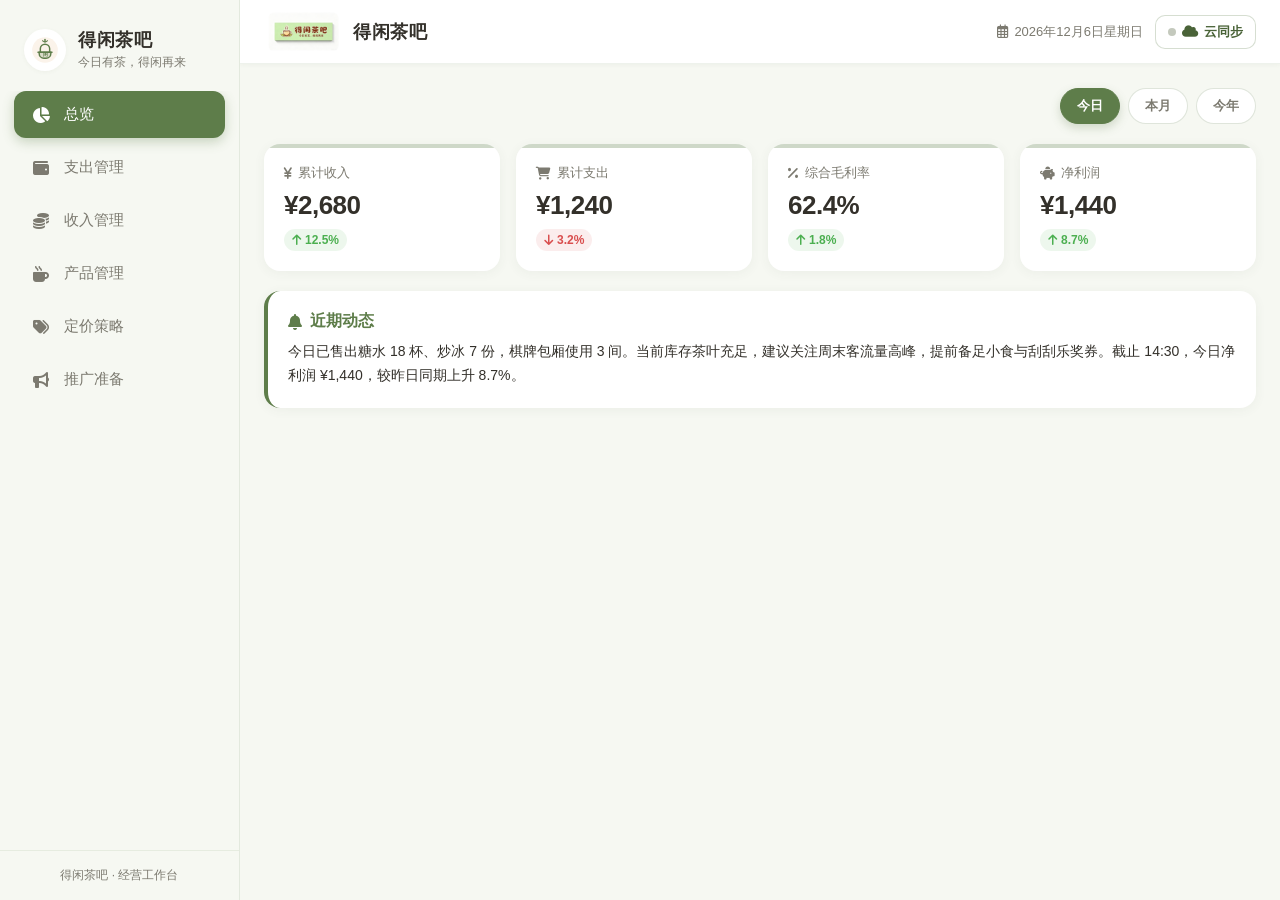
==== commit ba845d69: "Add files via upload" ====
--- a/得闲茶吧工作台.html
+++ b/得闲茶吧工作台.html
@@ -1319,7 +1319,10 @@
 
         <!-- 产品管理 -->
         <div class="page" id="page-products">
-          <h2 class="page-title">产品管理</h2>
+          <div class="page-head">
+            <h2 class="page-title">产品管理</h2>
+            <button class="btn btn-primary btn-sm" onclick="openProductModal()"><i class="fas fa-plus"></i> 新增产品</button>
+          </div>
           <div class="product-grid" id="productGrid">
             <!-- dynamic -->
           </div>
@@ -1327,7 +1330,10 @@
 
         <!-- 定价策略 -->
         <div class="page" id="page-pricing">
-          <h2 class="page-title">定价策略</h2>
+          <div class="page-head">
+            <h2 class="page-title">定价策略</h2>
+            <button class="btn btn-primary btn-sm" onclick="openPricingModal()"><i class="fas fa-plus"></i> 新增定价</button>
+          </div>
           <div class="card">
             <div class="card-header">
               <div>
@@ -1351,7 +1357,10 @@
 
         <!-- 推广准备 -->
         <div class="page" id="page-marketing">
-          <h2 class="page-title">推广准备</h2>
+          <div class="page-head">
+            <h2 class="page-title">推广准备</h2>
+            <button class="btn btn-primary btn-sm" onclick="openMarketingModal()"><i class="fas fa-plus"></i> 新增推广</button>
+          </div>
           <div class="card">
             <div class="card-header">
               <div>
@@ -1503,6 +1512,123 @@
           <button class="btn btn-secondary" onclick="document.getElementById('importFile').click()"><i class="fas fa-file-import"></i> 导入备份</button>
           <input type="file" id="importFile" class="hidden-file" accept="application/json" onchange="importData(event)" />
         </div>
+      </div>
+    </div>
+  </div>
+
+  <!-- Product Modal -->
+  <div class="modal-overlay" id="productModal">
+    <div class="modal">
+      <div class="modal-header">
+        <h3 class="modal-title" id="productModalTitle">新增产品</h3>
+        <button class="modal-close" onclick="closeModal('productModal')" aria-label="关闭"><i class="fas fa-times"></i></button>
+      </div>
+      <div class="modal-body">
+        <div class="form-group">
+          <label class="form-label">产品名称</label>
+          <input type="text" class="form-input" id="productName" placeholder="例如：糖水" />
+        </div>
+        <div class="form-group">
+          <label class="form-label">分类</label>
+          <input type="text" class="form-input" id="productCategory" placeholder="例如：饮品甜品" />
+        </div>
+        <div class="form-group">
+          <label class="form-label">售价（元）</label>
+          <input type="number" class="form-input" id="productPrice" placeholder="输入售价" min="0" step="0.01" />
+        </div>
+        <div class="form-group">
+          <label class="form-label">采购成本（元）</label>
+          <input type="number" class="form-input" id="productCost" placeholder="输入采购 / 原料成本" min="0" step="0.01" />
+        </div>
+      </div>
+      <div class="modal-footer">
+        <button class="btn btn-secondary" onclick="closeModal('productModal')">取消</button>
+        <button class="btn btn-primary" onclick="saveProduct()">保存</button>
+      </div>
+    </div>
+  </div>
+
+  <!-- Pricing Modal -->
+  <div class="modal-overlay" id="pricingModal">
+    <div class="modal">
+      <div class="modal-header">
+        <h3 class="modal-title" id="pricingModalTitle">新增定价</h3>
+        <button class="modal-close" onclick="closeModal('pricingModal')" aria-label="关闭"><i class="fas fa-times"></i></button>
+      </div>
+      <div class="modal-body">
+        <div class="form-group">
+          <label class="form-label">产品名称</label>
+          <input type="text" class="form-input" id="pricingName" placeholder="例如：糖水" />
+        </div>
+        <div class="form-group">
+          <label class="form-label">成本（元）</label>
+          <input type="number" class="form-input" id="pricingCost" placeholder="输入成本" min="0" step="0.01" />
+        </div>
+        <div class="form-group">
+          <label class="form-label">当前售价（元）</label>
+          <input type="number" class="form-input" id="pricingCurrent" placeholder="输入当前售价" min="0" step="0.01" />
+        </div>
+        <div class="form-group">
+          <label class="form-label">建议售价（元）</label>
+          <input type="number" class="form-input" id="pricingSuggested" placeholder="输入建议售价" min="0" step="0.01" />
+        </div>
+        <div class="form-group">
+          <label class="form-label">备注（可选）</label>
+          <input type="text" class="form-input" id="pricingReason" placeholder="例如：旺季需求旺盛" />
+        </div>
+      </div>
+      <div class="modal-footer">
+        <button class="btn btn-secondary" onclick="closeModal('pricingModal')">取消</button>
+        <button class="btn btn-primary" onclick="savePricing()">保存</button>
+      </div>
+    </div>
+  </div>
+
+  <!-- Marketing Modal -->
+  <div class="modal-overlay" id="marketingModal">
+    <div class="modal">
+      <div class="modal-header">
+        <h3 class="modal-title" id="marketingModalTitle">新增推广</h3>
+        <button class="modal-close" onclick="closeModal('marketingModal')" aria-label="关闭"><i class="fas fa-times"></i></button>
+      </div>
+      <div class="modal-body">
+        <div class="form-group">
+          <label class="form-label">图标</label>
+          <select class="form-input" id="marketingIcon">
+            <option value="fa-qrcode">二维码 fa-qrcode</option>
+            <option value="fa-users">社群 fa-users</option>
+            <option value="fa-gift">赠送 fa-gift</option>
+            <option value="fa-map-marker-alt">地图 fa-map-marker-alt</option>
+            <option value="fa-video">视频 fa-video</option>
+            <option value="fa-bullhorn">喇叭 fa-bullhorn</option>
+            <option value="fa-store">门店 fa-store</option>
+            <option value="fa-percent">折扣 fa-percent</option>
+            <option value="fa-star">星标 fa-star</option>
+            <option value="fa-coffee">茶杯 fa-coffee</option>
+          </select>
+        </div>
+        <div class="form-group">
+          <label class="form-label">标题</label>
+          <input type="text" class="form-input" id="marketingTitle" placeholder="例如：小程序点单码打印" />
+        </div>
+        <div class="form-group">
+          <label class="form-label">描述</label>
+          <input type="text" class="form-input" id="marketingDesc" placeholder="例如：引导顾客自助下单" />
+        </div>
+        <div class="form-group">
+          <label class="form-label">状态</label>
+          <select class="form-input" id="marketingStatus">
+            <option value="进行中">进行中</option>
+            <option value="待审核">待审核</option>
+            <option value="已就绪">已就绪</option>
+            <option value="已完成">已完成</option>
+            <option value="已暂停">已暂停</option>
+          </select>
+        </div>
+      </div>
+      <div class="modal-footer">
+        <button class="btn btn-secondary" onclick="closeModal('marketingModal')">取消</button>
+        <button class="btn btn-primary" onclick="saveMarketing()">保存</button>
       </div>
     </div>
   </div>
@@ -1569,6 +1695,30 @@
       { id: 5, name: '刮刮乐', desc: '11:30-14:30 合计', amount: 86 }
     ];
 
+    const SEED_PRODUCTS = [
+      { id: 1, name: '糖水', category: '饮品甜品', price: 24, cost: 7.8 },
+      { id: 2, name: '炒冰', category: '夏日招牌', price: 28, cost: 7.5 },
+      { id: 3, name: '小食', category: '搭配食品', price: 18, cost: 8.2 },
+      { id: 4, name: '棋牌', category: '空间服务', price: 56, cost: 8.0 },
+      { id: 5, name: '刮刮乐', category: '互动游戏', price: 10, cost: 6.0 }
+    ];
+
+    const SEED_PRICING = [
+      { id: 1, name: '糖水', cost: 7.8, current: 24, suggested: 26, reason: '毛利健康，可小幅提价' },
+      { id: 2, name: '炒冰', cost: 7.5, current: 28, suggested: 30, reason: '旺季需求旺盛' },
+      { id: 3, name: '小食', cost: 8.2, current: 18, suggested: 20, reason: '毛利偏低，建议调整' },
+      { id: 4, name: '棋牌', cost: 8.0, current: 56, suggested: 58, reason: '周末预订率高' },
+      { id: 5, name: '刮刮乐', cost: 6.0, current: 10, suggested: 12, reason: '提升单客利润' }
+    ];
+
+    const SEED_MARKETING = [
+      { id: 1, icon: 'fa-qrcode', title: '小程序点单码打印', desc: '设计桌贴与立牌，引导顾客自助下单', status: '进行中' },
+      { id: 2, icon: 'fa-users', title: '微信群裂变海报', desc: '老客带新客，首单立减 3 元', status: '待审核' },
+      { id: 3, icon: 'fa-gift', title: '开业满赠活动', desc: '消费满 ¥58 赠刮刮乐一次', status: '已就绪' },
+      { id: 4, icon: 'fa-map-marker-alt', title: '地图门店认领', desc: '高德 / 腾讯地图信息完善', status: '已就绪' },
+      { id: 5, icon: 'fa-video', title: '短视频探店脚本', desc: '邀请本地博主拍摄开业视频', status: '进行中' }
+    ];
+
     const STORAGE_KEY = 'dexian_tea_bar_v1';
 
     function clone(obj) {
@@ -1582,22 +1732,28 @@
           const data = JSON.parse(raw);
           return {
             expenses: (data.expenses && Object.keys(data.expenses).length) ? data.expenses : clone(SEED_EXPENSES),
-            income: (data.income && data.income.length) ? data.income : clone(SEED_INCOME)
+            income: (data.income && data.income.length) ? data.income : clone(SEED_INCOME),
+            products: (Array.isArray(data.products) && data.products.length) ? data.products : clone(SEED_PRODUCTS),
+            pricing: (Array.isArray(data.pricing) && data.pricing.length) ? data.pricing : clone(SEED_PRICING),
+            marketing: (Array.isArray(data.marketing) && data.marketing.length) ? data.marketing : clone(SEED_MARKETING)
           };
         }
       } catch (e) {
         console.warn('读取本地数据失败，使用示例数据', e);
       }
-      return { expenses: clone(SEED_EXPENSES), income: clone(SEED_INCOME) };
+      return { expenses: clone(SEED_EXPENSES), income: clone(SEED_INCOME), products: clone(SEED_PRODUCTS), pricing: clone(SEED_PRICING), marketing: clone(SEED_MARKETING) };
     }
 
     const initialState = loadState();
     let expenses = initialState.expenses;
     let incomeData = initialState.income;
+    let products = initialState.products;
+    let pricing = initialState.pricing;
+    let marketing = initialState.marketing;
 
     function saveState() {
       try {
-        localStorage.setItem(STORAGE_KEY, JSON.stringify({ expenses: expenses, income: incomeData }));
+        localStorage.setItem(STORAGE_KEY, JSON.stringify({ expenses: expenses, income: incomeData, products: products, pricing: pricing, marketing: marketing }));
       } catch (e) {
         console.warn('保存本地数据失败', e);
       }
@@ -1694,6 +1850,9 @@
         const payload = JSON.stringify({
           expenses: expenses,
           income: incomeData,
+          products: products,
+          pricing: pricing,
+          marketing: marketing,
           syncedAt: Date.now()
         });
         let result;
@@ -1748,12 +1907,18 @@
         if (Array.isArray(parsed.income)) {
           incomeData = parsed.income;
         }
+        if (Array.isArray(parsed.products)) products = parsed.products;
+        if (Array.isArray(parsed.pricing)) pricing = parsed.pricing;
+        if (Array.isArray(parsed.marketing)) marketing = parsed.marketing;
         syncConfig.lastSync = Date.now();
         saveSyncConfig();
         saveState();
         suppressAutoSync = false;
         renderExpenses();
         renderIncome();
+        renderProducts();
+        renderPricing();
+        renderMarketing();
         setSyncDot('ok');
         showToast('已从云端拉取最新数据');
         updateSyncStatusLine();
@@ -1771,6 +1936,9 @@
       const data = {
         expenses: expenses,
         income: incomeData,
+        products: products,
+        pricing: pricing,
+        marketing: marketing,
         exportedAt: new Date().toISOString()
       };
       const blob = new Blob([JSON.stringify(data, null, 2)], { type: 'application/json' });
@@ -1794,9 +1962,15 @@
           const parsed = JSON.parse(reader.result);
           if (parsed.expenses) expenses = parsed.expenses;
           if (parsed.income) incomeData = parsed.income;
+          if (Array.isArray(parsed.products)) products = parsed.products;
+          if (Array.isArray(parsed.pricing)) pricing = parsed.pricing;
+          if (Array.isArray(parsed.marketing)) marketing = parsed.marketing;
           saveState();
           renderExpenses();
           renderIncome();
+          renderProducts();
+          renderPricing();
+          renderMarketing();
           showToast('已导入备份数据');
         } catch (e) {
           showToast('导入失败：文件格式不正确');
@@ -1835,29 +2009,7 @@
       return msg;
     }
 
-    const productData = [
-      { name: '糖水', category: '饮品甜品', price: 24, margin: 68, status: 'success' },
-      { name: '炒冰', category: '夏日招牌', price: 28, margin: 72, status: 'success' },
-      { name: '小食', category: '搭配食品', price: 18, margin: 55, status: 'warning' },
-      { name: '棋牌', category: '空间服务', price: 56, margin: 85, status: 'success' },
-      { name: '刮刮乐', category: '互动游戏', price: 10, margin: 40, status: 'danger' }
-    ];
-
-    const pricingData = [
-      { name: '糖水', cost: 7.8, current: 24, suggested: 26, reason: '毛利健康，可小幅提价' },
-      { name: '炒冰', cost: 7.5, current: 28, suggested: 30, reason: '旺季需求旺盛' },
-      { name: '小食', cost: 8.2, current: 18, suggested: 20, reason: '毛利偏低，建议调整' },
-      { name: '棋牌', cost: 8.0, current: 56, suggested: 58, reason: '周末预订率高' },
-      { name: '刮刮乐', cost: 6.0, current: 10, suggested: 12, reason: '提升单客利润' }
-    ];
-
-    const marketingData = [
-      { icon: 'fa-qrcode', title: '小程序点单码打印', desc: '设计桌贴与立牌，引导顾客自助下单', status: '进行中', tagClass: 'tag-info' },
-      { icon: 'fa-users', title: '微信群裂变海报', desc: '老客带新客，首单立减 3 元', status: '待审核', tagClass: 'tag-warning' },
-      { icon: 'fa-gift', title: '开业满赠活动', desc: '消费满 ¥58 赠刮刮乐一次', status: '已就绪', tagClass: 'tag-success' },
-      { icon: 'fa-map-marker-alt', title: '地图门店认领', desc: '高德 / 腾讯地图信息完善', status: '已就绪', tagClass: 'tag-success' },
-      { icon: 'fa-video', title: '短视频探店脚本', desc: '邀请本地博主拍摄开业视频', status: '进行中', tagClass: 'tag-info' }
-    ];
+    // 产品 / 定价 / 推广数据已在上方由 initialState 初始化（let products / pricing / marketing）
 
     // ========== State ==========
     let currentPage = 'overview';
@@ -1865,6 +2017,9 @@
     let editingExpense = null; // { type, id }
     let editingIncome = null;  // income id being edited
     let confirmAction = null;  // callback for the confirm dialog
+    let editingProduct = null; // product id being edited
+    let editingPricing = null; // pricing id being edited
+    let editingMarketing = null; // marketing id being edited
 
     // ========== Helpers ==========
     const $ = (selector) => document.querySelector(selector);
@@ -2078,8 +2233,14 @@
       try { localStorage.removeItem(STORAGE_KEY); } catch (e) {}
       expenses = clone(SEED_EXPENSES);
       incomeData = clone(SEED_INCOME);
+      products = clone(SEED_PRODUCTS);
+      pricing = clone(SEED_PRICING);
+      marketing = clone(SEED_MARKETING);
       renderExpenses();
       renderIncome();
+      renderProducts();
+      renderPricing();
+      renderMarketing();
       showToast('已恢复示例数据');
     }
 
@@ -2182,19 +2343,43 @@
     // ========== Products ==========
     function renderProducts() {
       const grid = $('#productGrid');
-      grid.innerHTML = productData.map(p => `
-        <div class="product-card">
-          <div class="product-top">
-            <div>
-              <div class="product-name">${escapeHtml(p.name)}</div>
-              <div class="product-category">${escapeHtml(p.category)}</div>
+      if (!products.length) {
+        grid.innerHTML = '<div class="empty-state"><i class="fas fa-box-open"></i><div>暂无产品，点右上角"新增产品"开始添加</div></div>';
+        return;
+      }
+      grid.innerHTML = products.map(p => {
+        const margin = p.price > 0 ? Math.round((p.price - p.cost) / p.price * 100) : 0;
+        const cls = marginClass(margin);
+        return `
+          <div class="product-card">
+            <div class="product-top">
+              <div>
+                <div class="product-name">${escapeHtml(p.name)}</div>
+                <div class="product-category">${escapeHtml(p.category)}</div>
+              </div>
+              <span class="tag tag-${cls}">${marginLabel(margin)}</span>
             </div>
-            <span class="tag tag-${p.status}">${marginLabel(p.margin)}</span>
-          </div>
-          <div class="product-price">${formatMoney(p.price)}</div>
-          <div style="font-size: 13px; color: var(--text-secondary);">毛利率 ${p.margin}%</div>
-        </div>
-      `).join('');
+            <div class="product-price">${formatMoney(p.price)}</div>
+            <div class="product-foot">
+              <span style="font-size:13px;color:var(--text-secondary);">成本 ${formatMoney(p.cost)} · 毛利 ${margin}%</span>
+              <div class="item-actions">
+                <button class="btn btn-secondary btn-icon" onclick="openProductModal(${p.id})" aria-label="编辑"><i class="fas fa-pen"></i></button>
+                <button class="btn btn-danger btn-icon" onclick="deleteProduct(${p.id})" aria-label="删除"><i class="fas fa-trash"></i></button>
+              </div>
+            </div>
+          </div>`;
+      }).join('');
+    }
+
+    function marginClass(margin) {
+      if (margin >= 65) return 'success';
+      if (margin >= 50) return 'warning';
+      return 'danger';
+    }
+
+    function statusTagClass(status) {
+      const map = { '进行中': 'tag-info', '待审核': 'tag-warning', '已就绪': 'tag-success', '已完成': 'tag-success', '已暂停': 'tag-warning' };
+      return map[status] || 'tag-info';
     }
 
     function marginLabel(margin) {
@@ -2206,34 +2391,229 @@
     // ========== Pricing ==========
     function renderPricing() {
       const list = $('#pricingList');
-      list.innerHTML = pricingData.map(p => `
-        <div class="list-item">
-          <div class="item-info">
-            <div class="item-name">${escapeHtml(p.name)}</div>
-            <div class="item-desc">成本约 ¥${p.cost.toFixed(1)} · ${escapeHtml(p.reason)}</div>
-          </div>
-          <div class="item-meta">
-            <span style="font-size: 14px; color: var(--text-secondary);">
-              建议 <strong style="color: var(--danger);">¥${p.current}</strong> → <strong style="color: var(--success);">¥${p.suggested}</strong>
-            </span>
-          </div>
-        </div>
-      `).join('');
+      if (!pricing.length) {
+        list.innerHTML = '<div class="empty-state"><i class="fas fa-tags"></i><div>暂无定价建议，点右上角"新增定价"添加</div></div>';
+        return;
+      }
+      list.innerHTML = pricing.map(p => {
+        const m = p.current > 0 ? Math.round((p.current - p.cost) / p.current * 100) : 0;
+        return `
+          <div class="list-item">
+            <div class="item-info">
+              <div class="item-name">${escapeHtml(p.name)}</div>
+              <div class="item-desc">成本 ${formatMoney(p.cost)} · 毛利 ${m}%${p.reason ? ' · ' + escapeHtml(p.reason) : ''}</div>
+            </div>
+            <div class="item-meta">
+              <span style="font-size:14px;color:var(--text-secondary);">
+                建议 <strong style="color:var(--danger);">¥${p.current}</strong> → <strong style="color:var(--success);">¥${p.suggested}</strong>
+              </span>
+              <div class="item-actions">
+                <button class="btn btn-secondary btn-icon" onclick="openPricingModal(${p.id})" aria-label="编辑"><i class="fas fa-pen"></i></button>
+                <button class="btn btn-danger btn-icon" onclick="deletePricing(${p.id})" aria-label="删除"><i class="fas fa-trash"></i></button>
+              </div>
+            </div>
+          </div>`;
+      }).join('');
     }
 
     // ========== Marketing ==========
     function renderMarketing() {
       const list = $('#marketingList');
-      list.innerHTML = marketingData.map(m => `
+      if (!marketing.length) {
+        list.innerHTML = '<div class="empty-state"><i class="fas fa-bullhorn"></i><div>暂无推广计划，点右上角"新增推广"添加</div></div>';
+        return;
+      }
+      list.innerHTML = marketing.map(m => `
         <div class="promo-item">
-          <div class="promo-icon"><i class="fas ${m.icon}"></i></div>
+          <div class="promo-icon"><i class="fas ${escapeHtml(m.icon)}"></i></div>
           <div class="promo-content">
             <div class="promo-title">${escapeHtml(m.title)}</div>
             <div class="promo-desc">${escapeHtml(m.desc)}</div>
           </div>
-          <span class="tag ${m.tagClass}">${escapeHtml(m.status)}</span>
-        </div>
-      `).join('');
+          <div style="display:flex;flex-direction:column;align-items:flex-end;gap:8px;flex:none;">
+            <span class="tag ${statusTagClass(m.status)}">${escapeHtml(m.status)}</span>
+            <div class="item-actions">
+              <button class="btn btn-secondary btn-icon" onclick="openMarketingModal(${m.id})" aria-label="编辑"><i class="fas fa-pen"></i></button>
+              <button class="btn btn-danger btn-icon" onclick="deleteMarketing(${m.id})" aria-label="删除"><i class="fas fa-trash"></i></button>
+            </div>
+          </div>
+        </div>`).join('');
+    }
+
+    // ========== Product CRUD ==========
+    function openProductModal(id = null) {
+      editingProduct = id;
+      const modal = $('#productModal');
+      const title = $('#productModalTitle');
+      if (id) {
+        const p = products.find(i => i.id === id);
+        title.textContent = '编辑产品';
+        $('#productName').value = p.name;
+        $('#productCategory').value = p.category;
+        $('#productPrice').value = p.price;
+        $('#productCost').value = p.cost;
+      } else {
+        title.textContent = '新增产品';
+        $('#productName').value = '';
+        $('#productCategory').value = '';
+        $('#productPrice').value = '';
+        $('#productCost').value = '';
+      }
+      modal.classList.add('show');
+      $('#productName').focus();
+    }
+
+    function saveProduct() {
+      const id = editingProduct;
+      const name = $('#productName').value.trim();
+      const category = $('#productCategory').value.trim();
+      const price = parseFloat($('#productPrice').value);
+      const cost = parseFloat($('#productCost').value);
+      if (!name) { showToast('请输入产品名称'); $('#productName').focus(); return; }
+      if (isNaN(price) || price < 0) { showToast('请输入有效售价'); $('#productPrice').focus(); return; }
+      if (isNaN(cost) || cost < 0) { showToast('请输入有效成本'); $('#productCost').focus(); return; }
+      if (id) {
+        const p = products.find(i => i.id === id);
+        p.name = name; p.category = category; p.price = price; p.cost = cost;
+        showToast('产品已更新');
+      } else {
+        const newId = products.length ? Math.max(0, ...products.map(i => i.id)) + 1 : 1;
+        products.push({ id: newId, name, category, price, cost });
+        showToast('产品已添加');
+      }
+      closeModal('productModal');
+      saveState();
+      renderProducts();
+    }
+
+    function deleteProduct(id) {
+      const item = products.find(i => i.id === id);
+      $('#confirmText').innerHTML = '确定要删除产品 <strong>' + escapeHtml(item.name) + '</strong> 吗？删除后无法恢复。';
+      confirmAction = () => {
+        products = products.filter(i => i.id !== id);
+        saveState();
+        renderProducts();
+        showToast('产品已删除');
+      };
+      $('#confirmModal').classList.add('show');
+    }
+
+    // ========== Pricing CRUD ==========
+    function openPricingModal(id = null) {
+      editingPricing = id;
+      const modal = $('#pricingModal');
+      const title = $('#pricingModalTitle');
+      if (id) {
+        const p = pricing.find(i => i.id === id);
+        title.textContent = '编辑定价';
+        $('#pricingName').value = p.name;
+        $('#pricingCost').value = p.cost;
+        $('#pricingCurrent').value = p.current;
+        $('#pricingSuggested').value = p.suggested;
+        $('#pricingReason').value = p.reason || '';
+      } else {
+        title.textContent = '新增定价';
+        $('#pricingName').value = '';
+        $('#pricingCost').value = '';
+        $('#pricingCurrent').value = '';
+        $('#pricingSuggested').value = '';
+        $('#pricingReason').value = '';
+      }
+      modal.classList.add('show');
+      $('#pricingName').focus();
+    }
+
+    function savePricing() {
+      const id = editingPricing;
+      const name = $('#pricingName').value.trim();
+      const cost = parseFloat($('#pricingCost').value);
+      const current = parseFloat($('#pricingCurrent').value);
+      const suggested = parseFloat($('#pricingSuggested').value);
+      const reason = $('#pricingReason').value.trim();
+      if (!name) { showToast('请输入产品名称'); $('#pricingName').focus(); return; }
+      if (isNaN(cost) || cost < 0) { showToast('请输入有效成本'); $('#pricingCost').focus(); return; }
+      if (isNaN(current) || current < 0) { showToast('请输入当前售价'); $('#pricingCurrent').focus(); return; }
+      if (isNaN(suggested) || suggested < 0) { showToast('请输入建议售价'); $('#pricingSuggested').focus(); return; }
+      if (id) {
+        const p = pricing.find(i => i.id === id);
+        p.name = name; p.cost = cost; p.current = current; p.suggested = suggested; p.reason = reason;
+        showToast('定价已更新');
+      } else {
+        const newId = pricing.length ? Math.max(0, ...pricing.map(i => i.id)) + 1 : 1;
+        pricing.push({ id: newId, name, cost, current, suggested, reason });
+        showToast('定价已添加');
+      }
+      closeModal('pricingModal');
+      saveState();
+      renderPricing();
+    }
+
+    function deletePricing(id) {
+      const item = pricing.find(i => i.id === id);
+      $('#confirmText').innerHTML = '确定要删除 <strong>' + escapeHtml(item.name) + '</strong> 的定价建议吗？删除后无法恢复。';
+      confirmAction = () => {
+        pricing = pricing.filter(i => i.id !== id);
+        saveState();
+        renderPricing();
+        showToast('定价已删除');
+      };
+      $('#confirmModal').classList.add('show');
+    }
+
+    // ========== Marketing CRUD ==========
+    function openMarketingModal(id = null) {
+      editingMarketing = id;
+      const modal = $('#marketingModal');
+      const title = $('#marketingModalTitle');
+      if (id) {
+        const m = marketing.find(i => i.id === id);
+        title.textContent = '编辑推广';
+        $('#marketingIcon').value = m.icon;
+        $('#marketingTitle').value = m.title;
+        $('#marketingDesc').value = m.desc;
+        $('#marketingStatus').value = m.status;
+      } else {
+        title.textContent = '新增推广';
+        $('#marketingIcon').value = 'fa-qrcode';
+        $('#marketingTitle').value = '';
+        $('#marketingDesc').value = '';
+        $('#marketingStatus').value = '进行中';
+      }
+      modal.classList.add('show');
+      $('#marketingTitle').focus();
+    }
+
+    function saveMarketing() {
+      const id = editingMarketing;
+      const icon = $('#marketingIcon').value;
+      const title = $('#marketingTitle').value.trim();
+      const desc = $('#marketingDesc').value.trim();
+      const status = $('#marketingStatus').value;
+      if (!title) { showToast('请输入标题'); $('#marketingTitle').focus(); return; }
+      if (id) {
+        const m = marketing.find(i => i.id === id);
+        m.icon = icon; m.title = title; m.desc = desc; m.status = status;
+        showToast('推广已更新');
+      } else {
+        const newId = marketing.length ? Math.max(0, ...marketing.map(i => i.id)) + 1 : 1;
+        marketing.push({ id: newId, icon, title, desc, status });
+        showToast('推广已添加');
+      }
+      closeModal('marketingModal');
+      saveState();
+      renderMarketing();
+    }
+
+    function deleteMarketing(id) {
+      const item = marketing.find(i => i.id === id);
+      $('#confirmText').innerHTML = '确定要删除推广 <strong>' + escapeHtml(item.title) + '</strong> 吗？删除后无法恢复。';
+      confirmAction = () => {
+        marketing = marketing.filter(i => i.id !== id);
+        saveState();
+        renderMarketing();
+        showToast('推广已删除');
+      };
+      $('#confirmModal').classList.add('show');
     }
 
     // ========== Modal Utils ==========
@@ -2241,6 +2621,9 @@
       $(`#${modalId}`).classList.remove('show');
       if (modalId === 'expenseModal') editingExpense = null;
       if (modalId === 'incomeModal') editingIncome = null;
+      if (modalId === 'productModal') editingProduct = null;
+      if (modalId === 'pricingModal') editingPricing = null;
+      if (modalId === 'marketingModal') editingMarketing = null;
       if (modalId === 'confirmModal') confirmAction = null;
       if (modalId === 'syncModal') persistSyncConfigFromModal();
     }
@@ -2261,6 +2644,18 @@
 
     $('#incomeAmount').addEventListener('keydown', (e) => {
       if (e.key === 'Enter') saveIncome();
+    });
+
+    $('#productCost').addEventListener('keydown', (e) => {
+      if (e.key === 'Enter') saveProduct();
+    });
+
+    $('#pricingSuggested').addEventListener('keydown', (e) => {
+      if (e.key === 'Enter') savePricing();
+    });
+
+    $('#marketingTitle').addEventListener('keydown', (e) => {
+      if (e.key === 'Enter') saveMarketing();
     });
 
     // ========== Utils ==========
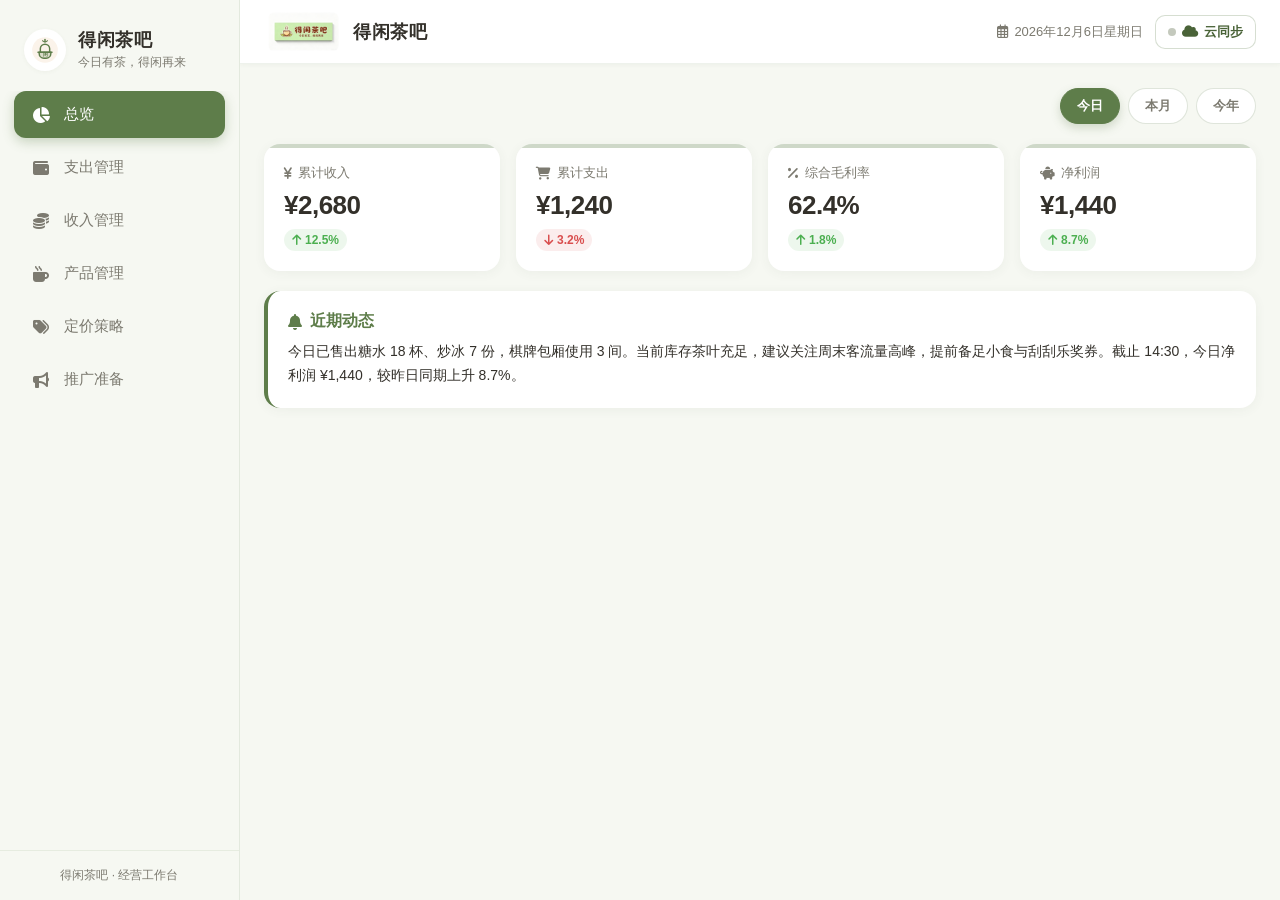
==== commit cf4542ab: "Add files via upload" ====
--- a/得闲茶吧工作台.html
+++ b/得闲茶吧工作台.html
@@ -4,6 +4,8 @@
   <meta charset="UTF-8" />
   <meta name="viewport" content="width=device-width, initial-scale=1.0, maximum-scale=1.0, user-scalable=no" />
   <title>得闲茶吧 · 经营工作台</title>
+  <link rel="icon" href="[data-uri]" />
+  <link rel="apple-touch-icon" href="apple-touch-icon.png" />
   <link rel="stylesheet" href="https://cdnjs.cloudflare.com/ajax/libs/font-awesome/6.4.2/css/all.min.css" />
   <style>
     :root {
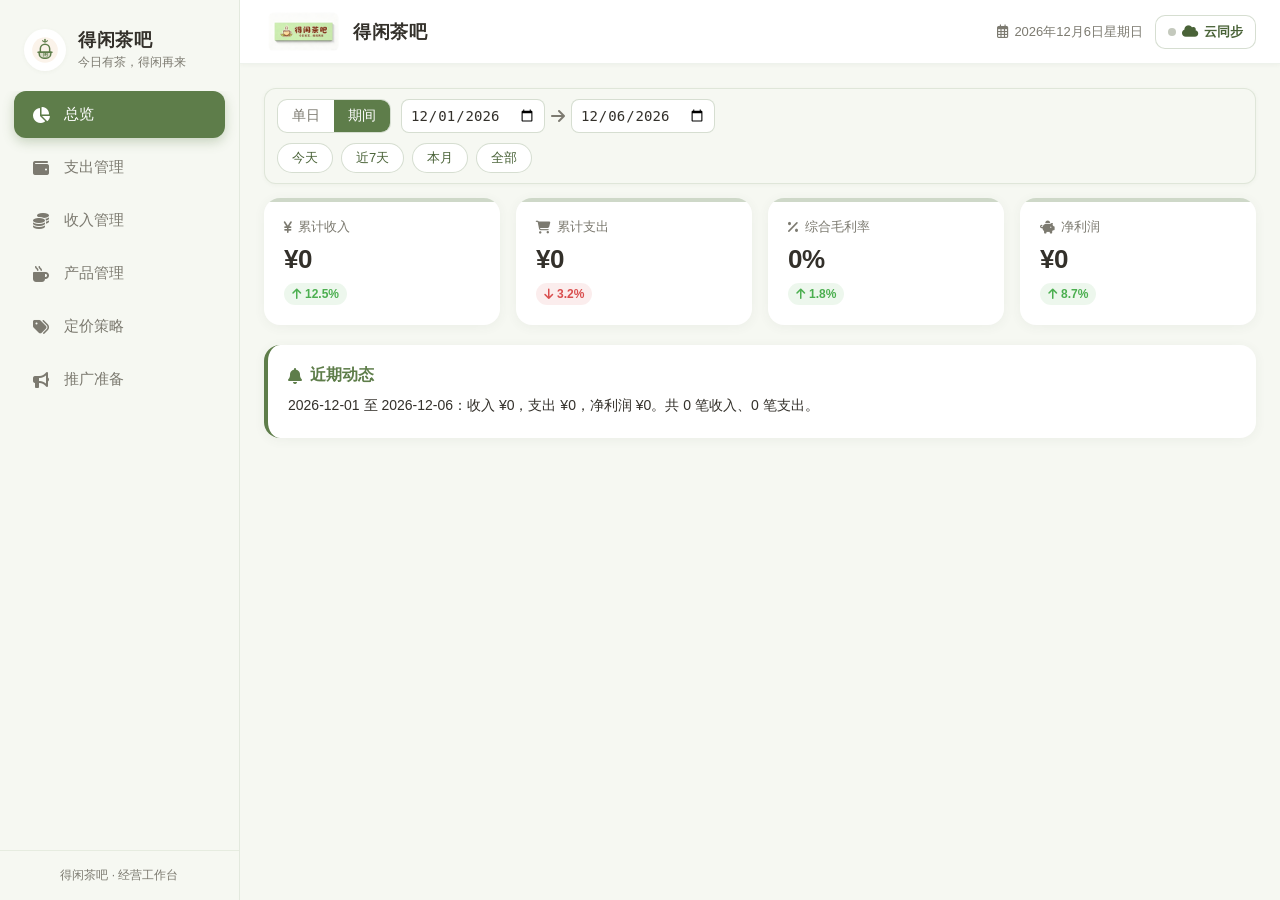
==== commit 1dd2aae1: "Add files via upload" ====
--- a/得闲茶吧工作台.html
+++ b/得闲茶吧工作台.html
@@ -1128,6 +1128,29 @@
         width: 100%;
       }
     }
+    .date-filter {
+      position: sticky;
+      top: 0;
+      z-index: 6;
+      background: var(--cream);
+      border: 1px solid rgba(94, 125, 74, 0.15);
+      border-radius: var(--radius-sm);
+      padding: 10px 12px;
+      margin-bottom: 14px;
+      box-shadow: var(--shadow-sm);
+    }
+    .df-row { display: flex; align-items: center; gap: 10px; flex-wrap: wrap; }
+    .df-seg { display: inline-flex; background: var(--white); border: 1px solid rgba(94,125,74,0.25); border-radius: 10px; overflow: hidden; }
+    .df-seg-btn { border: none; background: transparent; padding: 7px 14px; font-size: 14px; color: var(--text-secondary); cursor: pointer; }
+    .df-seg-btn.active { background: var(--primary); color: #fff; }
+    .df-fields { display: flex; align-items: center; gap: 8px; flex: 1; min-width: 200px; }
+    .df-input { border: 1px solid rgba(94,125,74,0.25); border-radius: 8px; padding: 7px 8px; font-size: 14px; color: var(--text); background: var(--white); }
+    .df-range { display: inline-flex; align-items: center; gap: 6px; color: var(--text-secondary); }
+    .df-quick { display: flex; gap: 8px; margin-top: 10px; flex-wrap: wrap; }
+    .df-quick button { border: 1px solid rgba(94,125,74,0.25); background: var(--white); color: var(--primary-dark); border-radius: 16px; padding: 5px 14px; font-size: 13px; cursor: pointer; }
+    .df-quick button:active { background: var(--warm); }
+    .item-date { font-size: 12px; color: var(--text-secondary); margin-top: 2px; }
+
   </style>
 </head>
 <body>
@@ -1216,13 +1239,29 @@
 
       <!-- Content -->
       <div class="content">
+        <!-- 全局日期筛选条 -->
+        <div class="date-filter" id="dateFilter">
+          <div class="df-row">
+            <div class="df-seg">
+              <button class="df-seg-btn active" data-df-mode="day">单日</button>
+              <button class="df-seg-btn" data-df-mode="range">期间</button>
+            </div>
+            <div class="df-fields">
+              <input type="date" id="dfDay" class="df-input">
+              <span class="df-range" id="dfRange" style="display:none">
+                <input type="date" id="dfStart" class="df-input"> <i class="fas fa-arrow-right"></i> <input type="date" id="dfEnd" class="df-input">
+              </span>
+            </div>
+          </div>
+          <div class="df-quick">
+            <button data-df-q="today">今天</button>
+            <button data-df-q="7">近7天</button>
+            <button data-df-q="month">本月</button>
+            <button data-df-q="all">全部</button>
+          </div>
+        </div>
         <!-- 总览 -->
         <div class="page active" id="page-overview">
-          <div class="filter-tabs">
-            <button class="filter-tab active" data-period="today">今日</button>
-            <button class="filter-tab" data-period="month">本月</button>
-            <button class="filter-tab" data-period="year">今年</button>
-          </div>
           <div class="stats-grid" id="overviewStats">
             <div class="stat-card">
               <div class="stat-label"><i class="fas fa-yen-sign"></i> 累计收入</div>
@@ -1401,6 +1440,10 @@
           <label class="form-label">金额（元）</label>
           <input type="number" class="form-input" id="expenseAmount" placeholder="输入正数" min="0" step="0.01" />
         </div>
+        <div class="form-group">
+          <label class="form-label">记账日期</label>
+          <input type="date" class="form-input" id="expenseDate" />
+        </div>
       </div>
       <div class="modal-footer">
         <button class="btn btn-secondary" onclick="closeModal('expenseModal')">取消</button>
@@ -1449,6 +1492,10 @@
         <div class="form-group">
           <label class="form-label">金额（元）</label>
           <input type="number" class="form-input" id="incomeAmount" placeholder="输入正数" min="0" step="0.01" />
+        </div>
+        <div class="form-group">
+          <label class="form-label">记账日期</label>
+          <input type="date" class="form-input" id="incomeDate" />
         </div>
       </div>
       <div class="modal-footer">
@@ -1640,61 +1687,27 @@
 
   <script>
     // ========== Data ==========
-    const overviewData = {
-      today: {
-        income: 2680,
-        expense: 1240,
-        margin: 62.4,
-        profit: 1440,
-        incomeTrend: 12.5,
-        expenseTrend: -3.2,
-        marginTrend: 1.8,
-        profitTrend: 8.7,
-        text: '今日已售出糖水 18 杯、炒冰 7 份，棋牌包厢使用 3 间。当前库存茶叶充足，建议关注周末客流量高峰，提前备足小食与刮刮乐奖券。截止 14:30，今日净利润 ¥1,440，较昨日同期上升 8.7%。'
-      },
-      month: {
-        income: 48650,
-        expense: 21380,
-        margin: 64.2,
-        profit: 27270,
-        incomeTrend: 8.3,
-        expenseTrend: 2.1,
-        marginTrend: 0.5,
-        profitTrend: 11.4,
-        text: '本月累计收入 ¥48,650，支出 ¥21,380，净利润 ¥27,270。糖水与炒冰为营收主力，棋牌周末预订率较高。建议下月加大社群优惠券投放，提升工作日午市客流。'
-      },
-      year: {
-        income: 312800,
-        expense: 145600,
-        margin: 61.8,
-        profit: 167200,
-        incomeTrend: 22.6,
-        expenseTrend: 15.4,
-        marginTrend: 3.2,
-        profitTrend: 29.8,
-        text: '本年度经营稳健，累计净利润 ¥167,200。春季新茶上市带动糖水毛利提升，夏季炒冰销量爆发。建议第四季度引入热饮与围炉煮茶套餐，平滑季节性波动。'
-      }
-    };
+    // 总览统计改为基于真实数据实时计算（见 renderOverview）
 
     const SEED_EXPENSES = {
       initial: [
-        { id: 1, name: '门店装修', desc: '2026-05-10 硬装与软装', amount: 45000 },
-        { id: 2, name: '制冰机与茶具', desc: '2026-05-15 设备及首批器皿', amount: 12800 },
-        { id: 3, name: '首批原料备货', desc: '2026-06-20 茶叶、糖、水果等', amount: 6200 }
+        { id: 1, name: '门店装修', desc: '2026-05-10 硬装与软装', amount: 45000, date: '2026-05-10' },
+        { id: 2, name: '制冰机与茶具', desc: '2026-05-15 设备及首批器皿', amount: 12800, date: '2026-05-15' },
+        { id: 3, name: '首批原料备货', desc: '2026-06-20 茶叶、糖、水果等', amount: 6200, date: '2026-06-20' }
       ],
       operating: [
-        { id: 4, name: '店铺租金', desc: '2026-07-01 月度租金', amount: 8000 },
-        { id: 5, name: '员工工资', desc: '2026-07-15 两名兼职薪资', amount: 5600 },
-        { id: 6, name: '水电杂费', desc: '2026-07-20 空调及制冰用电', amount: 1200 }
+        { id: 4, name: '店铺租金', desc: '2026-07-01 月度租金', amount: 8000, date: '2026-07-01' },
+        { id: 5, name: '员工工资', desc: '2026-07-15 两名兼职薪资', amount: 5600, date: '2026-07-15' },
+        { id: 6, name: '水电杂费', desc: '2026-07-20 空调及制冰用电', amount: 1200, date: '2026-07-20' }
       ]
     };
 
     const SEED_INCOME = [
-      { id: 1, name: '糖水 - 乌龙茶冻', desc: '14:20 售出 6 杯', amount: 144 },
-      { id: 2, name: '炒冰 - 芒果绵绵冰', desc: '13:45 售出 4 份', amount: 112 },
-      { id: 3, name: '棋牌包厢 B3', desc: '12:00-15:00 3小时', amount: 168 },
-      { id: 4, name: '小食 - 盐酥鸡', desc: '13:10 售出 3 份', amount: 54 },
-      { id: 5, name: '刮刮乐', desc: '11:30-14:30 合计', amount: 86 }
+      { id: 1, name: '糖水 - 乌龙茶冻', desc: '14:20 售出 6 杯', amount: 144, date: '2026-07-28' },
+      { id: 2, name: '炒冰 - 芒果绵绵冰', desc: '13:45 售出 4 份', amount: 112, date: '2026-07-27' },
+      { id: 3, name: '棋牌包厢 B3', desc: '12:00-15:00 3小时', amount: 168, date: '2026-07-26' },
+      { id: 4, name: '小食 - 盐酥鸡', desc: '13:10 售出 3 份', amount: 54, date: '2026-07-28' },
+      { id: 5, name: '刮刮乐', desc: '11:30-14:30 合计', amount: 86, date: '2026-07-25' }
     ];
 
     const SEED_PRODUCTS = [
@@ -2016,6 +2029,10 @@
     // ========== State ==========
     let currentPage = 'overview';
     let currentPeriod = 'today';
+    let dfMode = 'range';
+    let dfDay = todayStr();
+    let dfStart = firstDayOfMonth();
+    let dfEnd = todayStr();
     let editingExpense = null; // { type, id }
     let editingIncome = null;  // income id being edited
     let confirmAction = null;  // callback for the confirm dialog
@@ -2036,6 +2053,55 @@
       toast.textContent = message;
       toast.classList.add('show');
       setTimeout(() => toast.classList.remove('show'), 2200);
+    }
+
+    function todayStr() {
+      const d = new Date();
+      const y = d.getFullYear();
+      const m = String(d.getMonth() + 1).padStart(2, '0');
+      const day = String(d.getDate()).padStart(2, '0');
+      return `${y}-${m}-${day}`;
+    }
+    function firstDayOfMonth() {
+      const d = new Date();
+      return `${d.getFullYear()}-${String(d.getMonth() + 1).padStart(2, '0')}-01`;
+    }
+    function addDays(str, n) {
+      const d = new Date(str + 'T00:00:00');
+      d.setDate(d.getDate() + n);
+      const y = d.getFullYear();
+      const m = String(d.getMonth() + 1).padStart(2, '0');
+      const day = String(d.getDate()).padStart(2, '0');
+      return `${y}-${m}-${day}`;
+    }
+    function inRange(d) {
+      if (!d) return true;
+      if (dfMode === 'day') return d === dfDay;
+      if (dfStart && d < dfStart) return false;
+      if (dfEnd && d > dfEnd) return false;
+      return true;
+    }
+    function dateLabel() {
+      if (dfMode === 'day') return dfDay || '未选日期';
+      if (dfStart && dfEnd) return `${dfStart} 至 ${dfEnd}`;
+      if (dfStart) return `${dfStart} 起`;
+      if (dfEnd) return `截至 ${dfEnd}`;
+      return '全部期间';
+    }
+    function renderAll() {
+      renderOverview();
+      renderExpenses();
+      renderIncome();
+    }
+    function syncDfUI() {
+      $('#dfDay').value = dfDay;
+      $('#dfStart').value = dfStart;
+      $('#dfEnd').value = dfEnd;
+      document.querySelectorAll('#dateFilter .df-seg-btn').forEach(b => {
+        b.classList.toggle('active', b.dataset.dfMode === dfMode);
+      });
+      $('#dfDay').style.display = dfMode === 'day' ? '' : 'none';
+      $('#dfRange').style.display = dfMode === 'range' ? '' : 'none';
     }
 
     // ========== Navigation ==========
@@ -2060,6 +2126,8 @@
       $$('.page').forEach(p => {
         p.classList.toggle('active', p.id === `page-${page}`);
       });
+      const df = $('#dateFilter');
+      if (df) df.style.display = ['overview', 'expenses', 'income'].includes(page) ? '' : 'none';
     }
 
     function openSidebar() {
@@ -2074,26 +2142,49 @@
       document.body.style.overflow = '';
     }
 
-    // ========== Overview ==========
+    // ========== Overview / Date Filter ==========
     function initOverview() {
-      $$('.filter-tab').forEach(tab => {
-        tab.addEventListener('click', () => {
-          $$('.filter-tab').forEach(t => t.classList.remove('active'));
-          tab.classList.add('active');
-          currentPeriod = tab.dataset.period;
-          renderOverview();
+      const bar = $('#dateFilter');
+      bar.querySelectorAll('.df-seg-btn').forEach(btn => {
+        btn.addEventListener('click', () => {
+          bar.querySelectorAll('.df-seg-btn').forEach(b => b.classList.remove('active'));
+          btn.classList.add('active');
+          dfMode = btn.dataset.dfMode;
+          $('#dfDay').style.display = dfMode === 'day' ? '' : 'none';
+          $('#dfRange').style.display = dfMode === 'range' ? '' : 'none';
+          renderAll();
         });
       });
-      renderOverview();
+      $('#dfDay').addEventListener('change', e => { dfDay = e.target.value; renderAll(); });
+      $('#dfStart').addEventListener('change', e => { dfStart = e.target.value; renderAll(); });
+      $('#dfEnd').addEventListener('change', e => { dfEnd = e.target.value; renderAll(); });
+      bar.querySelectorAll('.df-quick button').forEach(b => {
+        b.addEventListener('click', () => {
+          const q = b.dataset.dfQ;
+          if (q === 'today') { dfMode = 'day'; dfDay = todayStr(); }
+          else if (q === '7') { dfMode = 'range'; dfStart = addDays(todayStr(), -6); dfEnd = todayStr(); }
+          else if (q === 'month') { dfMode = 'range'; dfStart = firstDayOfMonth(); dfEnd = todayStr(); }
+          else { dfMode = 'range'; dfStart = ''; dfEnd = ''; }
+          syncDfUI();
+          renderAll();
+        });
+      });
+      syncDfUI();
+      renderAll();
     }
 
     function renderOverview() {
-      const data = overviewData[currentPeriod];
-      $('#stat-income').textContent = formatMoney(data.income);
-      $('#stat-expense').textContent = formatMoney(data.expense);
-      $('#stat-margin').textContent = data.margin + '%';
-      $('#stat-profit').textContent = formatMoney(data.profit);
-      $('#activityText').textContent = data.text;
+      const inc = incomeData.filter(i => inRange(i.date));
+      const expItems = [].concat(expenses.initial, expenses.operating).filter(i => inRange(i.date));
+      const income = inc.reduce((s, i) => s + i.amount, 0);
+      const expense = expItems.reduce((s, i) => s + i.amount, 0);
+      const profit = income - expense;
+      const margin = expense > 0 ? Math.round(profit / expense * 100) : (income > 0 ? 100 : 0);
+      $('#stat-income').textContent = formatMoney(income);
+      $('#stat-expense').textContent = formatMoney(expense);
+      $('#stat-margin').textContent = margin + '%';
+      $('#stat-profit').textContent = formatMoney(profit);
+      $('#activityText').textContent = dateLabel() + `：收入 ${formatMoney(income)}，支出 ${formatMoney(expense)}，净利润 ${formatMoney(profit)}。共 ${inc.length} 笔收入、${expItems.length} 笔支出。`;
     }
 
     // ========== Expenses ==========
@@ -2105,7 +2196,7 @@
     function renderExpenseList(type) {
       const listEl = $(`#${type}List`);
       const totalEl = $(`#${type}Total`);
-      const items = expenses[type];
+      const items = expenses[type].filter(i => inRange(i.date));
       const total = items.reduce((sum, item) => sum + item.amount, 0);
 
       totalEl.textContent = `合计：${formatMoney(total)}`;
@@ -2125,6 +2216,7 @@
           <div class="item-info">
             <div class="item-name">${escapeHtml(item.name)}</div>
             <div class="item-desc">${escapeHtml(item.desc)}</div>
+            <div class="item-date">${item.date || ''}</div>
           </div>
           <div class="item-meta">
             <span class="item-amount negative">-${formatMoney(item.amount)}</span>
@@ -2148,6 +2240,7 @@
       const nameInput = $('#expenseName');
       const descInput = $('#expenseDesc');
       const amountInput = $('#expenseAmount');
+      const dateInput = $('#expenseDate');
 
       if (id) {
         const item = expenses[type].find(i => i.id === id);
@@ -2155,11 +2248,13 @@
         nameInput.value = item.name;
         descInput.value = item.desc;
         amountInput.value = item.amount;
+        dateInput.value = item.date || todayStr();
       } else {
         title.textContent = type === 'initial' ? '新增前期投入' : '新增运营支出';
         nameInput.value = '';
         descInput.value = '';
         amountInput.value = '';
+        dateInput.value = todayStr();
       }
 
       modal.classList.add('show');
@@ -2171,6 +2266,7 @@
       const name = $('#expenseName').value.trim();
       const desc = $('#expenseDesc').value.trim();
       const amount = parseFloat($('#expenseAmount').value);
+      const date = $('#expenseDate').value || todayStr();
 
       if (!name) {
         showToast('请输入名称');
@@ -2188,10 +2284,11 @@
         item.name = name;
         item.desc = desc;
         item.amount = amount;
+        item.date = date;
         showToast('支出已更新');
       } else {
         const newId = Math.max(0, ...Object.values(expenses).flat().map(i => i.id)) + 1;
-        expenses[type].push({ id: newId, name, desc, amount });
+        expenses[type].push({ id: newId, name, desc, amount, date });
         showToast('支出已添加');
       }
 
@@ -2249,9 +2346,10 @@
     // ========== Income ==========
     function renderIncome() {
       const listEl = $('#incomeList');
-      const total = incomeData.reduce((sum, item) => sum + item.amount, 0);
-
-      if (incomeData.length === 0) {
+      const list = incomeData.filter(i => inRange(i.date));
+      const total = list.reduce((sum, item) => sum + item.amount, 0);
+
+      if (list.length === 0) {
         listEl.innerHTML = `
           <div class="empty-state">
             <i class="fas fa-receipt"></i>
@@ -2259,11 +2357,12 @@
           </div>
         `;
       } else {
-        listEl.innerHTML = incomeData.map(item => `
+        listEl.innerHTML = list.map(item => `
           <div class="list-item">
             <div class="item-info">
               <div class="item-name">${escapeHtml(item.name)}</div>
               <div class="item-desc">${escapeHtml(item.desc)}</div>
+            <div class="item-date">${item.date || ''}</div>
             </div>
             <div class="item-meta">
               <span class="item-amount positive">+${formatMoney(item.amount)}</span>
@@ -2290,6 +2389,7 @@
       const nameInput = $('#incomeName');
       const descInput = $('#incomeDesc');
       const amountInput = $('#incomeAmount');
+      const dateInput = $('#incomeDate');
 
       if (id) {
         const item = incomeData.find(i => i.id === id);
@@ -2297,11 +2397,13 @@
         nameInput.value = item.name;
         descInput.value = item.desc;
         amountInput.value = item.amount;
+        dateInput.value = item.date || todayStr();
       } else {
         title.textContent = '记一笔收入';
         nameInput.value = '';
         descInput.value = '';
         amountInput.value = '';
+        dateInput.value = todayStr();
       }
 
       modal.classList.add('show');
@@ -2313,6 +2415,7 @@
       const name = $('#incomeName').value.trim();
       const desc = $('#incomeDesc').value.trim();
       const amount = parseFloat($('#incomeAmount').value);
+      const date = $('#incomeDate').value || todayStr();
 
       if (!name) {
         showToast('请输入名称');
@@ -2330,10 +2433,11 @@
         item.name = name;
         item.desc = desc;
         item.amount = amount;
+        item.date = date;
         showToast('收入已更新');
       } else {
         const newId = incomeData.length ? Math.max(0, ...incomeData.map(i => i.id)) + 1 : 1;
-        incomeData.push({ id: newId, name, desc, amount });
+        incomeData.push({ id: newId, name, desc, amount, date });
         showToast('收入已记录');
       }
 
